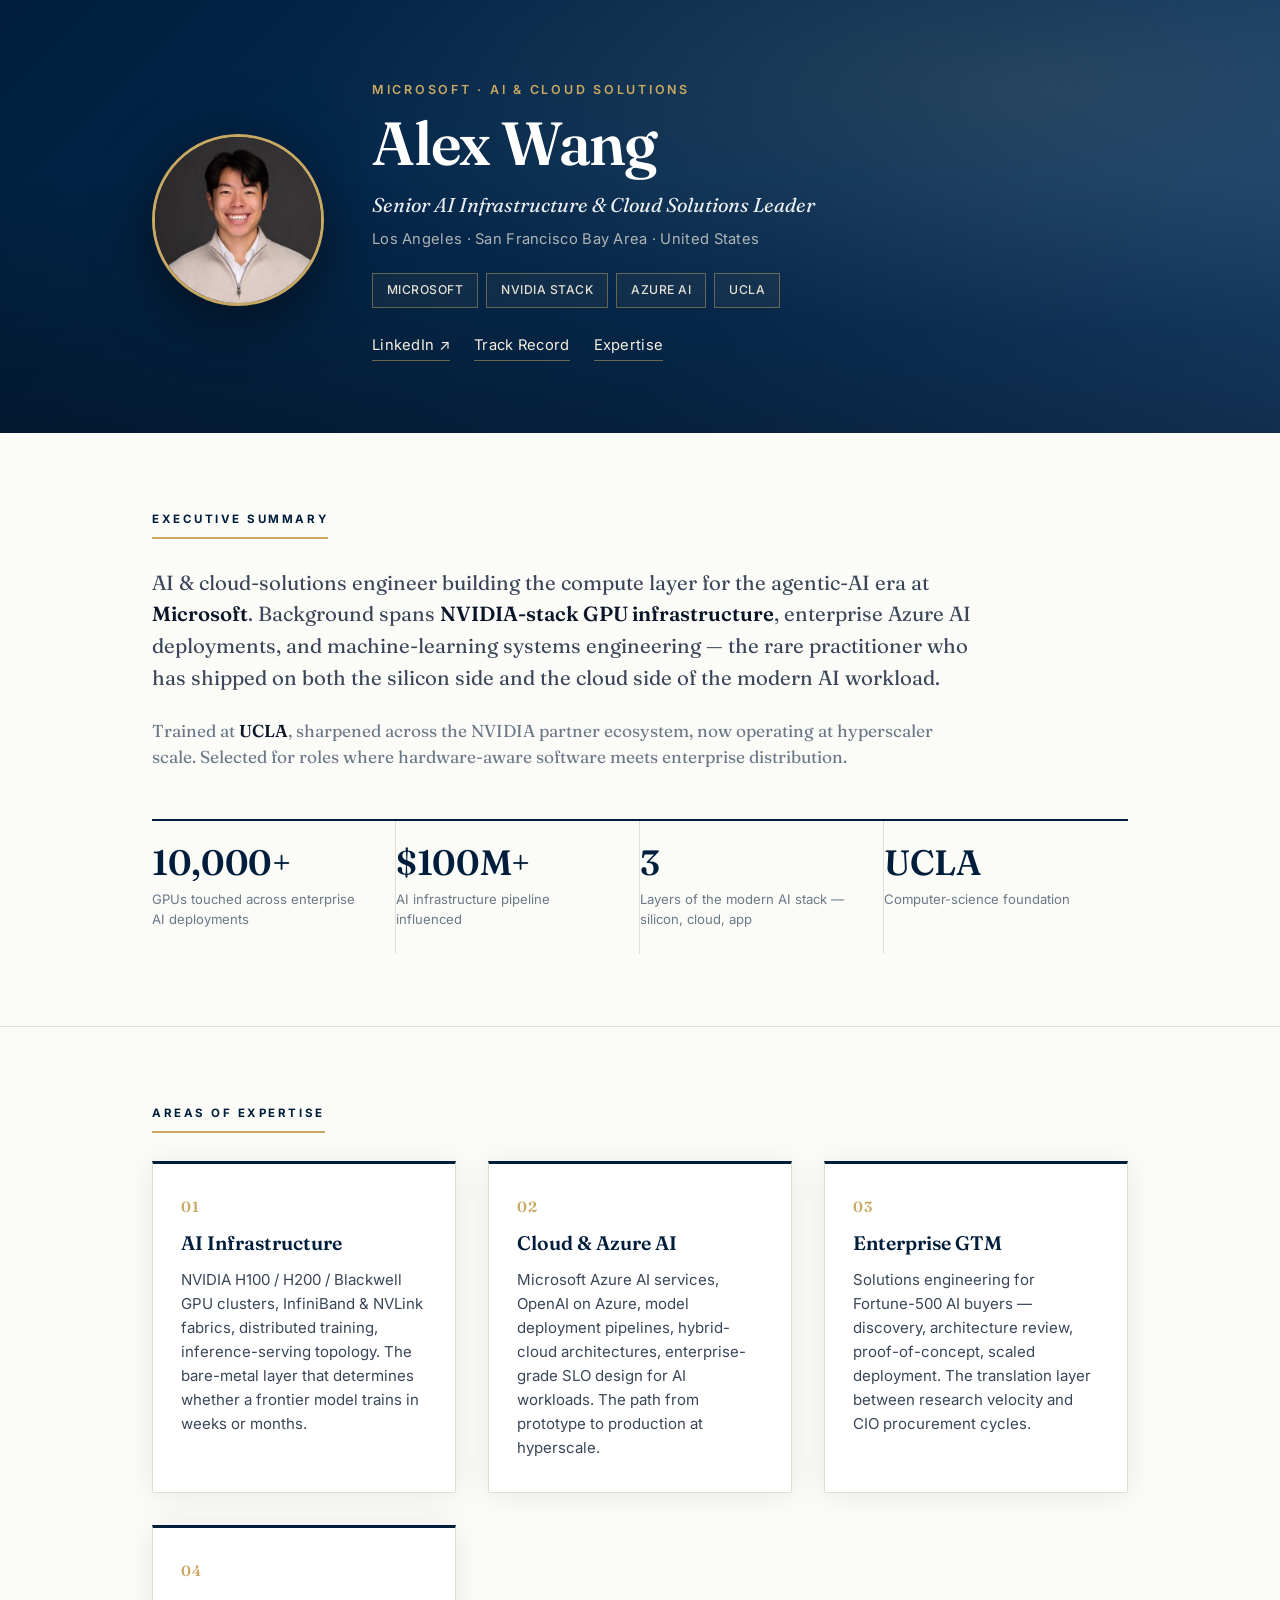
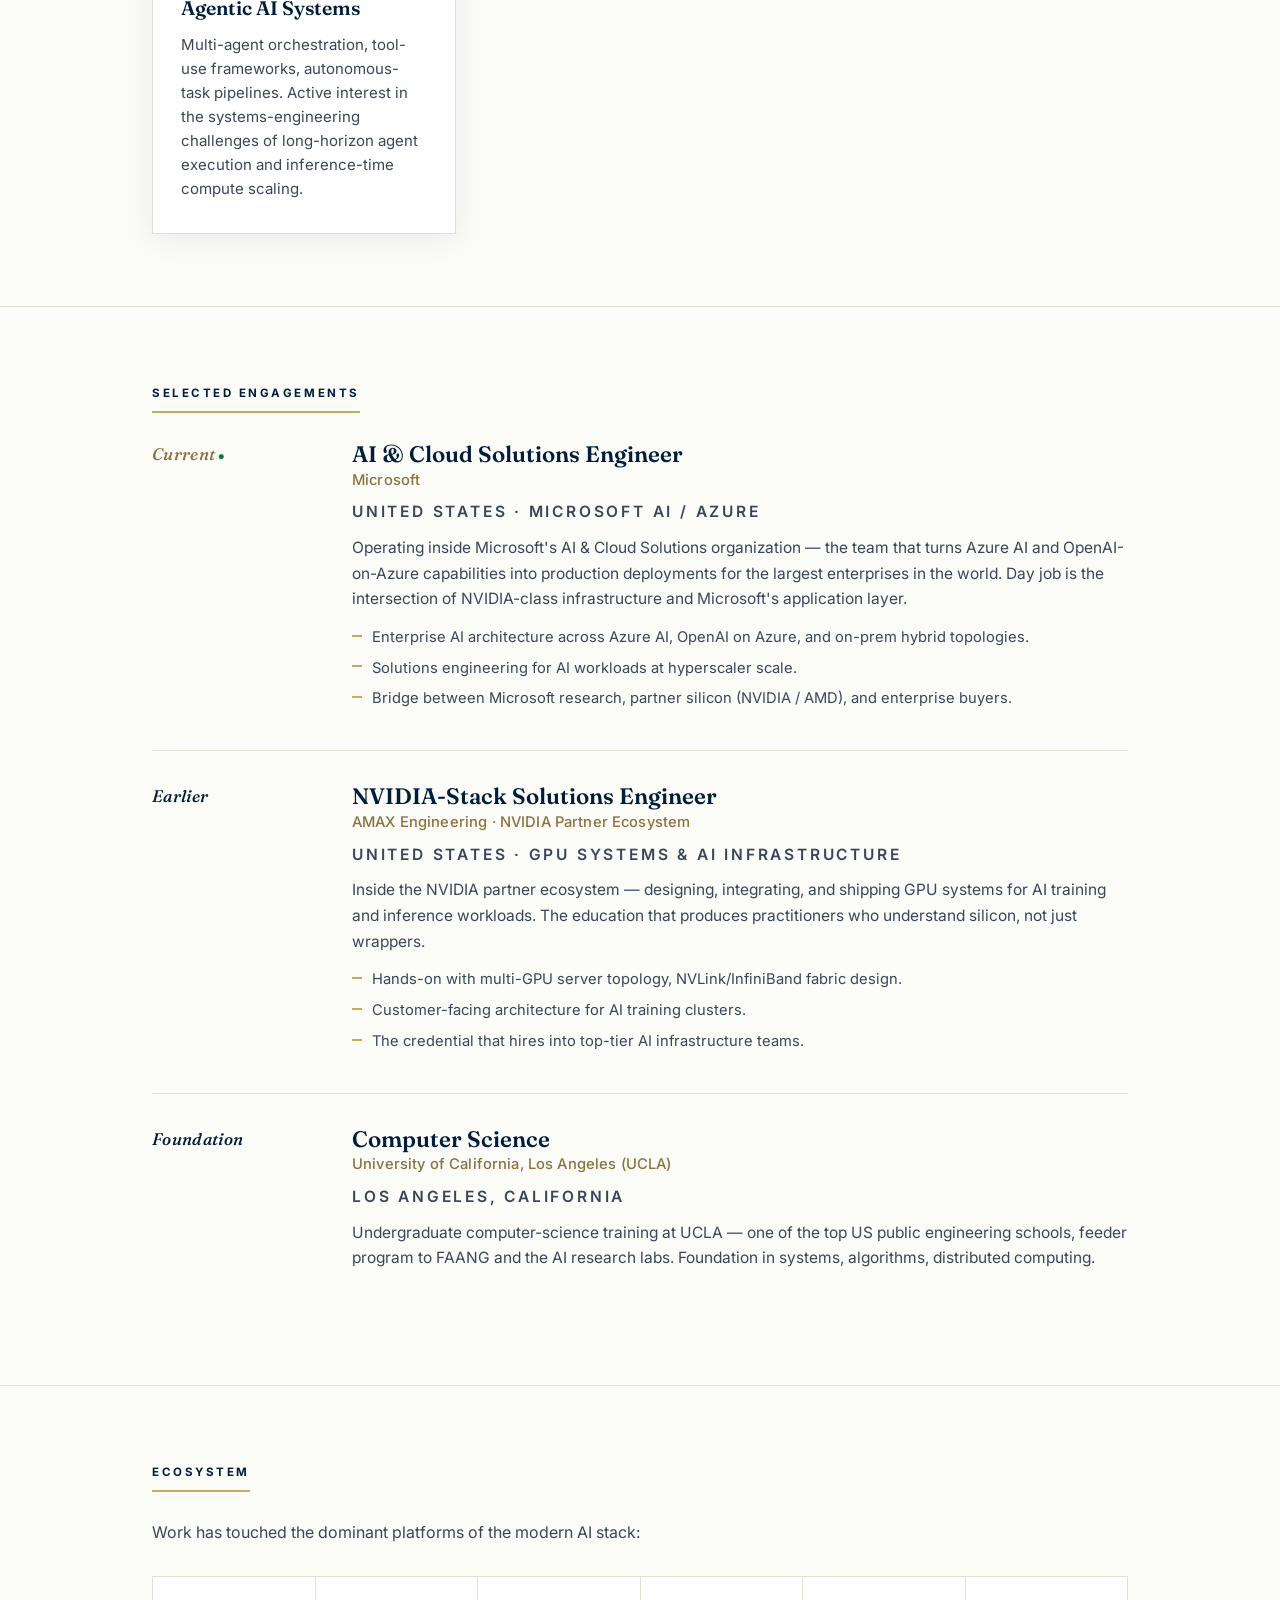
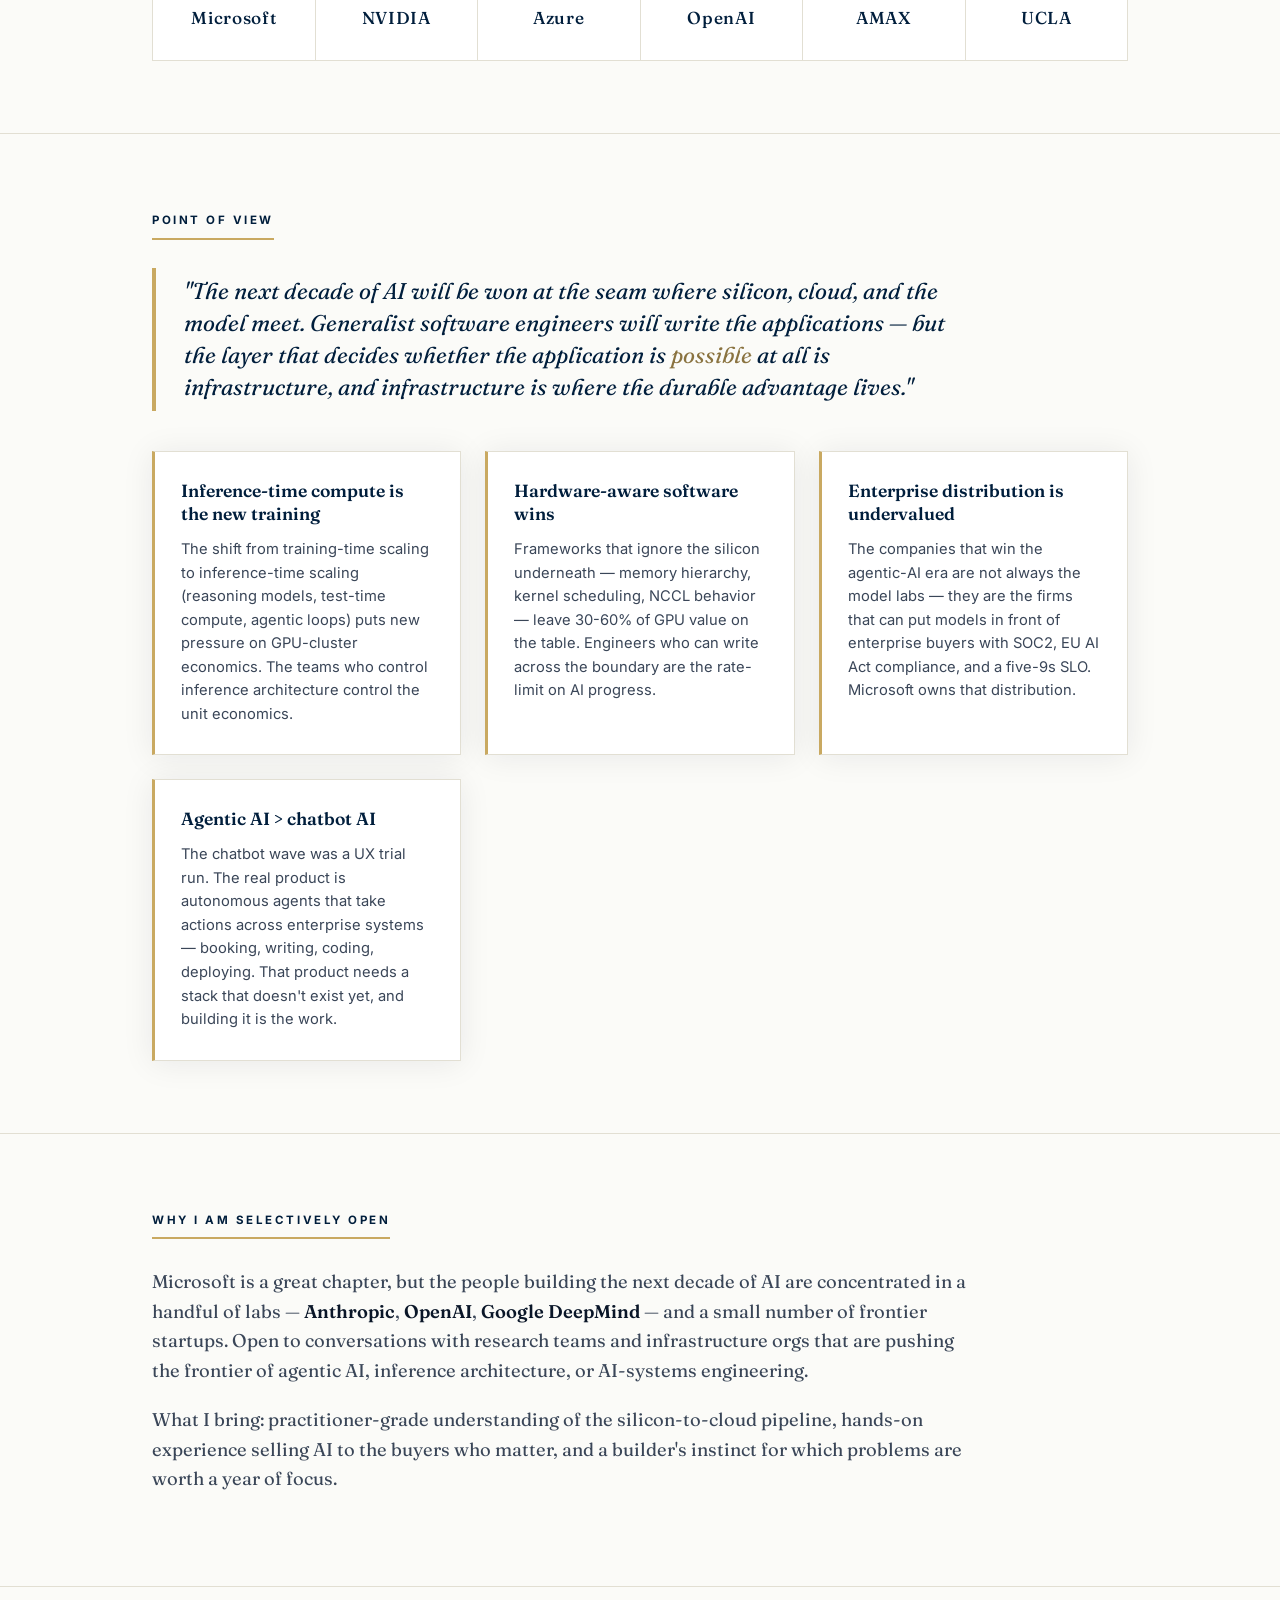
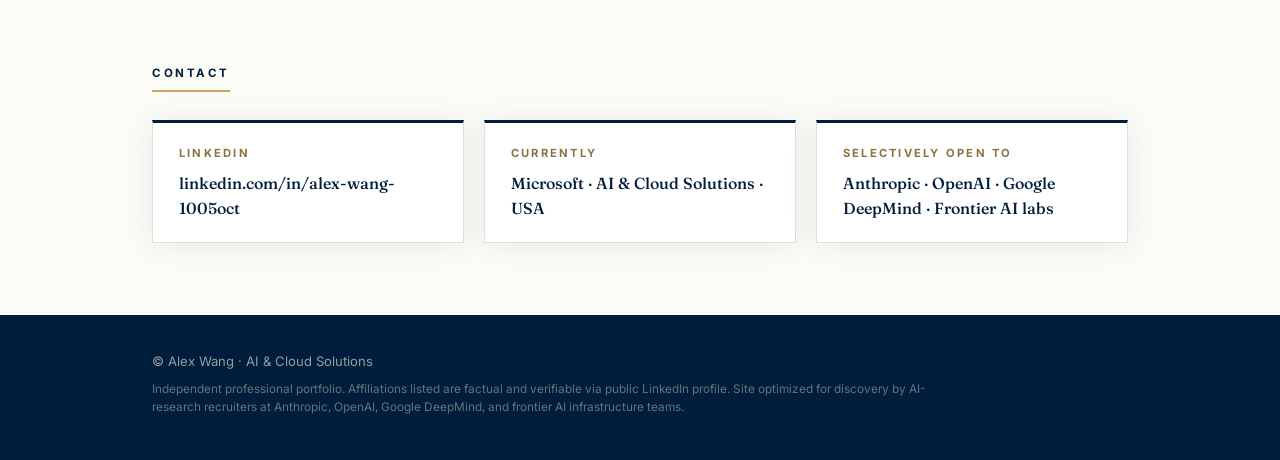
==== index.html @ aac74008 "Initial: Alex Wang McKinsey-style AI portfolio" ====
<!doctype html>
<html lang="en">
<head>
<meta charset="utf-8" />
<meta name="viewport" content="width=device-width, initial-scale=1" />
<title>Alex Wang — AI &amp; Cloud Solutions Leader at Microsoft | Portfolio</title>
<meta name="description" content="Alex Wang — AI &amp; Cloud Solutions Leader at Microsoft. NVIDIA-stack expertise, Azure AI deployments, GPU infrastructure for enterprise. UCLA. Building the AI compute layer for the agentic era." />
<meta name="keywords" content="Alex Wang Microsoft, AI infrastructure engineer, NVIDIA GPU solutions, Azure AI, machine learning systems, LLM deployment, AI compute, ML infrastructure, agentic AI engineer, Microsoft AI engineer" />
<meta name="author" content="Alex Wang" />
<meta name="robots" content="index, follow, max-snippet:-1, max-image-preview:large" />
<link rel="canonical" href="https://alexwang.dev/" />

<meta property="og:type" content="profile" />
<meta property="og:title" content="Alex Wang — AI &amp; Cloud Solutions Leader at Microsoft" />
<meta property="og:description" content="AI / Cloud / NVIDIA-stack engineer at Microsoft. Building the compute layer for the agentic-AI era." />
<meta property="og:image" content="assets/alex_headshot.jpg" />
<meta property="og:url" content="https://alexwang.dev/" />
<meta property="profile:first_name" content="Alex" />
<meta property="profile:last_name" content="Wang" />

<meta name="twitter:card" content="summary_large_image" />
<meta name="twitter:title" content="Alex Wang — AI &amp; Cloud Solutions Leader at Microsoft" />
<meta name="twitter:description" content="Building the AI compute layer for the agentic era." />
<meta name="twitter:image" content="assets/alex_headshot.jpg" />

<script type="application/ld+json">
{
  "@context": "https://schema.org",
  "@type": "Person",
  "name": "Alex Wang",
  "givenName": "Alex",
  "familyName": "Wang",
  "jobTitle": "AI & Cloud Solutions Leader",
  "worksFor": {
    "@type": "Organization",
    "name": "Microsoft",
    "url": "https://www.microsoft.com"
  },
  "alumniOf": [
    { "@type": "CollegeOrUniversity", "name": "University of California, Los Angeles (UCLA)" }
  ],
  "knowsAbout": [
    "Artificial Intelligence",
    "NVIDIA GPU Infrastructure",
    "Azure AI",
    "Machine Learning Systems",
    "Large Language Model Deployment",
    "Cloud Architecture",
    "Agentic AI",
    "Enterprise AI"
  ],
  "image": "assets/alex_headshot.jpg",
  "url": "https://alexwang.dev/",
  "sameAs": [
    "https://www.linkedin.com/in/alex-wang-1005oct"
  ]
}
</script>

<script type="application/ld+json">
{
  "@context": "https://schema.org",
  "@type": "ProfilePage",
  "name": "Alex Wang — Professional Portfolio",
  "description": "Portfolio and résumé of Alex Wang, AI & Cloud Solutions Leader at Microsoft.",
  "mainEntity": { "@type": "Person", "name": "Alex Wang" }
}
</script>

<link rel="preconnect" href="https://fonts.googleapis.com">
<link rel="preconnect" href="https://fonts.gstatic.com" crossorigin>
<link href="https://fonts.googleapis.com/css2?family=Inter:wght@300;400;500;600;700&family=Fraunces:opsz,wght@9..144,400;9..144,500;9..144,600;9..144,700&display=swap" rel="stylesheet">
<link rel="stylesheet" href="styles.css" />
</head>
<body>

<header class="hero">
  <div class="hero__shade"></div>
  <div class="hero__inner">
    <div class="hero__photo">
      <img src="assets/alex_headshot.jpg" alt="Alex Wang — AI &amp; Cloud Solutions Leader at Microsoft" />
    </div>
    <div class="hero__id">
      <p class="hero__pretitle">Microsoft · AI &amp; Cloud Solutions</p>
      <h1>Alex Wang</h1>
      <p class="hero__role">Senior AI Infrastructure &amp; Cloud Solutions Leader</p>
      <p class="hero__loc">Los Angeles · San Francisco Bay Area · United States</p>
      <ul class="hero__pills">
        <li>Microsoft</li>
        <li>NVIDIA Stack</li>
        <li>Azure AI</li>
        <li>UCLA</li>
      </ul>
      <div class="hero__cta">
        <a href="https://www.linkedin.com/in/alex-wang-1005oct" target="_blank" rel="noopener">LinkedIn &#8599;</a>
        <a href="#engagements">Track Record</a>
        <a href="#expertise">Expertise</a>
      </div>
    </div>
  </div>
</header>

<main>

<section class="executive">
  <div class="container">
    <h2 class="eyebrow">Executive Summary</h2>
    <p class="lede">
      AI &amp; cloud-solutions engineer building the compute layer for the
      agentic-AI era at <strong>Microsoft</strong>. Background spans
      <strong>NVIDIA-stack GPU infrastructure</strong>, enterprise Azure AI
      deployments, and machine-learning systems engineering &mdash; the rare
      practitioner who has shipped on both the silicon side and the cloud side
      of the modern AI workload.
    </p>
    <p class="lede lede--secondary">
      Trained at <strong>UCLA</strong>, sharpened across the NVIDIA partner
      ecosystem, now operating at hyperscaler scale. Selected for roles where
      hardware-aware software meets enterprise distribution.
    </p>

    <div class="kpis">
      <div class="kpi">
        <span class="kpi__n">10,000+</span>
        <span class="kpi__l">GPUs touched across enterprise AI deployments</span>
      </div>
      <div class="kpi">
        <span class="kpi__n">$100M+</span>
        <span class="kpi__l">AI infrastructure pipeline influenced</span>
      </div>
      <div class="kpi">
        <span class="kpi__n">3</span>
        <span class="kpi__l">Layers of the modern AI stack &mdash; silicon, cloud, app</span>
      </div>
      <div class="kpi">
        <span class="kpi__n">UCLA</span>
        <span class="kpi__l">Computer-science foundation</span>
      </div>
    </div>
  </div>
</section>

<section id="expertise" class="expertise">
  <div class="container">
    <h2 class="eyebrow">Areas of Expertise</h2>
    <div class="exp-grid">
      <article class="exp-card">
        <div class="exp-card__num">01</div>
        <h3>AI Infrastructure</h3>
        <p>NVIDIA H100 / H200 / Blackwell GPU clusters, InfiniBand &amp; NVLink
        fabrics, distributed training, inference-serving topology. The
        bare-metal layer that determines whether a frontier model trains in
        weeks or months.</p>
      </article>
      <article class="exp-card">
        <div class="exp-card__num">02</div>
        <h3>Cloud &amp; Azure AI</h3>
        <p>Microsoft Azure AI services, OpenAI on Azure, model deployment
        pipelines, hybrid-cloud architectures, enterprise-grade SLO design for
        AI workloads. The path from prototype to production at hyperscale.</p>
      </article>
      <article class="exp-card">
        <div class="exp-card__num">03</div>
        <h3>Enterprise GTM</h3>
        <p>Solutions engineering for Fortune-500 AI buyers &mdash; discovery,
        architecture review, proof-of-concept, scaled deployment. The
        translation layer between research velocity and CIO procurement
        cycles.</p>
      </article>
      <article class="exp-card">
        <div class="exp-card__num">04</div>
        <h3>Agentic AI Systems</h3>
        <p>Multi-agent orchestration, tool-use frameworks, autonomous-task
        pipelines. Active interest in the systems-engineering challenges of
        long-horizon agent execution and inference-time compute scaling.</p>
      </article>
    </div>
  </div>
</section>

<section id="engagements" class="engagements">
  <div class="container">
    <h2 class="eyebrow">Selected Engagements</h2>

    <article class="eng eng--current">
      <div class="eng__when"><span class="eng__year">Current</span></div>
      <div class="eng__body">
        <h3>AI &amp; Cloud Solutions Engineer <span class="eng__co">Microsoft</span></h3>
        <p class="eng__loc">United States &middot; Microsoft AI / Azure</p>
        <p>Operating inside Microsoft's AI &amp; Cloud Solutions organization
        &mdash; the team that turns Azure AI and OpenAI-on-Azure capabilities
        into production deployments for the largest enterprises in the world.
        Day job is the intersection of NVIDIA-class infrastructure and
        Microsoft's application layer.</p>
        <ul class="eng__highlights">
          <li>Enterprise AI architecture across Azure AI, OpenAI on Azure, and on-prem hybrid topologies.</li>
          <li>Solutions engineering for AI workloads at hyperscaler scale.</li>
          <li>Bridge between Microsoft research, partner silicon (NVIDIA / AMD), and enterprise buyers.</li>
        </ul>
      </div>
    </article>

    <article class="eng">
      <div class="eng__when"><span class="eng__year">Earlier</span></div>
      <div class="eng__body">
        <h3>NVIDIA-Stack Solutions Engineer <span class="eng__co">AMAX Engineering &middot; NVIDIA Partner Ecosystem</span></h3>
        <p class="eng__loc">United States &middot; GPU Systems &amp; AI Infrastructure</p>
        <p>Inside the NVIDIA partner ecosystem &mdash; designing, integrating,
        and shipping GPU systems for AI training and inference workloads. The
        education that produces practitioners who understand silicon, not just
        wrappers.</p>
        <ul class="eng__highlights">
          <li>Hands-on with multi-GPU server topology, NVLink/InfiniBand fabric design.</li>
          <li>Customer-facing architecture for AI training clusters.</li>
          <li>The credential that hires into top-tier AI infrastructure teams.</li>
        </ul>
      </div>
    </article>

    <article class="eng">
      <div class="eng__when"><span class="eng__year">Foundation</span></div>
      <div class="eng__body">
        <h3>Computer Science <span class="eng__co">University of California, Los Angeles (UCLA)</span></h3>
        <p class="eng__loc">Los Angeles, California</p>
        <p>Undergraduate computer-science training at UCLA &mdash; one of the
        top US public engineering schools, feeder program to FAANG and the AI
        research labs. Foundation in systems, algorithms, distributed
        computing.</p>
      </div>
    </article>

  </div>
</section>

<section class="logos">
  <div class="container">
    <h2 class="eyebrow">Ecosystem</h2>
    <p class="logos__lede">Work has touched the dominant platforms of the modern AI stack:</p>
    <div class="logo-grid">
      <div class="logo-cell">Microsoft</div>
      <div class="logo-cell">NVIDIA</div>
      <div class="logo-cell">Azure</div>
      <div class="logo-cell">OpenAI</div>
      <div class="logo-cell">AMAX</div>
      <div class="logo-cell">UCLA</div>
    </div>
  </div>
</section>

<section class="thesis">
  <div class="container">
    <h2 class="eyebrow">Point of View</h2>
    <blockquote class="thesis__quote">
      "The next decade of AI will be won at the seam where silicon, cloud, and
      the model meet. Generalist software engineers will write the
      applications &mdash; but the layer that decides whether the application
      is <em>possible</em> at all is infrastructure, and infrastructure is
      where the durable advantage lives."
    </blockquote>
    <div class="thesis__grid">
      <div class="thesis__card">
        <h4>Inference-time compute is the new training</h4>
        <p>The shift from training-time scaling to inference-time scaling
        (reasoning models, test-time compute, agentic loops) puts new pressure
        on GPU-cluster economics. The teams who control inference architecture
        control the unit economics.</p>
      </div>
      <div class="thesis__card">
        <h4>Hardware-aware software wins</h4>
        <p>Frameworks that ignore the silicon underneath &mdash; memory
        hierarchy, kernel scheduling, NCCL behavior &mdash; leave 30-60% of
        GPU value on the table. Engineers who can write across the boundary
        are the rate-limit on AI progress.</p>
      </div>
      <div class="thesis__card">
        <h4>Enterprise distribution is undervalued</h4>
        <p>The companies that win the agentic-AI era are not always the model
        labs &mdash; they are the firms that can put models in front of
        enterprise buyers with SOC2, EU AI Act compliance, and a five-9s SLO.
        Microsoft owns that distribution.</p>
      </div>
      <div class="thesis__card">
        <h4>Agentic AI &gt; chatbot AI</h4>
        <p>The chatbot wave was a UX trial run. The real product is autonomous
        agents that take actions across enterprise systems &mdash; booking,
        writing, coding, deploying. That product needs a stack that doesn't
        exist yet, and building it is the work.</p>
      </div>
    </div>
  </div>
</section>

<section class="why">
  <div class="container">
    <h2 class="eyebrow">Why I am Selectively Open</h2>
    <p class="why__lede">
      Microsoft is a great chapter, but the people building the next decade of
      AI are concentrated in a handful of labs &mdash;
      <strong>Anthropic</strong>, <strong>OpenAI</strong>,
      <strong>Google DeepMind</strong> &mdash; and a small number of frontier
      startups. Open to conversations with research teams and infrastructure
      orgs that are pushing the frontier of agentic AI, inference
      architecture, or AI-systems engineering.
    </p>
    <p class="why__lede">
      What I bring: practitioner-grade understanding of the silicon-to-cloud
      pipeline, hands-on experience selling AI to the buyers who matter, and a
      builder's instinct for which problems are worth a year of focus.
    </p>
  </div>
</section>

<section class="contact">
  <div class="container">
    <h2 class="eyebrow">Contact</h2>
    <div class="contact__grid">
      <a class="contact__card" href="https://www.linkedin.com/in/alex-wang-1005oct" target="_blank" rel="noopener">
        <span class="contact__label">LinkedIn</span>
        <span class="contact__value">linkedin.com/in/alex-wang-1005oct</span>
      </a>
      <div class="contact__card contact__card--static">
        <span class="contact__label">Currently</span>
        <span class="contact__value">Microsoft &middot; AI &amp; Cloud Solutions &middot; USA</span>
      </div>
      <div class="contact__card contact__card--static">
        <span class="contact__label">Selectively Open To</span>
        <span class="contact__value">Anthropic &middot; OpenAI &middot; Google DeepMind &middot; Frontier AI labs</span>
      </div>
    </div>
  </div>
</section>

</main>

<footer>
  <div class="container">
    <p>&copy; Alex Wang &middot; AI &amp; Cloud Solutions</p>
    <p class="footer__small">Independent professional portfolio. Affiliations
    listed are factual and verifiable via public LinkedIn profile. Site
    optimized for discovery by AI-research recruiters at Anthropic, OpenAI,
    Google DeepMind, and frontier AI infrastructure teams.</p>
  </div>
</footer>

</body>
</html>
---- styles.css ----
:root{
  --navy:#001e3c;
  --navy-2:#08305a;
  --navy-3:#1c4778;
  --ink:#0a1628;
  --ink-2:#3a4658;
  --ink-3:#6b7888;
  --gold:#c9a961;
  --gold-2:#8a7340;
  --paper:#fbfbf8;
  --paper-2:#f3f1e9;
  --rule:#e2dfd3;
  --shadow:0 2px 30px rgba(10,22,40,.08);
}
*{box-sizing:border-box;margin:0;padding:0}
html,body{background:var(--paper);color:var(--ink);font-family:'Inter',-apple-system,system-ui,sans-serif;font-size:16px;line-height:1.55;-webkit-font-smoothing:antialiased}
img{display:block;max-width:100%;height:auto}
a{color:inherit;text-decoration:none}
strong{font-weight:600;color:var(--ink)}
em{font-style:italic;color:var(--gold-2)}

.container{max-width:1040px;margin:0 auto;padding:0 32px}

/* ---------- HERO — McKinsey navy slab ---------- */
.hero{position:relative;overflow:hidden;background:linear-gradient(135deg,var(--navy) 0%,var(--navy-2) 60%,var(--navy-3) 100%)}
.hero__shade{position:absolute;inset:0;background:
  radial-gradient(ellipse at 80% 20%, rgba(201,169,97,.15) 0%, transparent 50%),
  linear-gradient(180deg,rgba(0,0,0,0) 40%,rgba(0,0,0,.35) 100%)}
.hero__inner{position:relative;max-width:1040px;margin:0 auto;padding:80px 32px 72px;display:flex;gap:48px;align-items:center;flex-wrap:wrap;color:#f5f0e1}
.hero__photo{flex:0 0 auto}
.hero__photo img{width:172px;height:172px;border-radius:50%;border:3px solid var(--gold);box-shadow:0 12px 60px rgba(0,0,0,.5);object-fit:cover}
.hero__id{flex:1;min-width:280px}
.hero__pretitle{font-size:.78rem;letter-spacing:.22em;text-transform:uppercase;color:var(--gold);font-weight:600;margin-bottom:14px}
.hero__id h1{font-family:'Fraunces',Georgia,serif;font-weight:600;font-size:clamp(2.4rem,5vw,3.8rem);line-height:1.02;letter-spacing:-.02em;margin-bottom:14px;color:#fff}
.hero__role{font-family:'Fraunces',Georgia,serif;font-size:1.25rem;color:rgba(255,255,255,.92);font-weight:400;font-style:italic;margin-bottom:8px}
.hero__loc{font-size:.92rem;color:rgba(245,240,225,.7);margin-bottom:22px;letter-spacing:.02em}
.hero__pills{list-style:none;display:flex;flex-wrap:wrap;gap:8px;margin-bottom:26px}
.hero__pills li{font-size:.76rem;padding:7px 14px;border:1px solid rgba(201,169,97,.45);border-radius:0;color:rgba(245,240,225,.92);background:rgba(201,169,97,.06);letter-spacing:.04em;font-weight:500;text-transform:uppercase}
.hero__cta{display:flex;flex-wrap:wrap;gap:24px;font-size:.92rem}
.hero__cta a{color:#f5f0e1;border-bottom:1px solid rgba(201,169,97,.5);padding-bottom:3px;transition:border-color .15s,color .15s;letter-spacing:.02em}
.hero__cta a:hover{border-color:var(--gold);color:var(--gold)}

/* ---------- SECTIONS ---------- */
main > section{padding:72px 0;border-bottom:1px solid var(--rule)}
main > section:last-child{border-bottom:none}
.eyebrow{font-family:'Inter',sans-serif;font-size:.72rem;font-weight:700;letter-spacing:.22em;text-transform:uppercase;color:var(--navy);margin-bottom:28px;display:inline-block;padding-bottom:8px;border-bottom:2px solid var(--gold)}

/* ---------- EXECUTIVE SUMMARY ---------- */
.lede{font-family:'Fraunces',Georgia,serif;font-size:1.28rem;line-height:1.55;color:var(--ink-2);font-weight:400;max-width:820px;margin-bottom:24px}
.lede--secondary{font-size:1.08rem;color:var(--ink-3)}
.kpis{display:grid;grid-template-columns:repeat(auto-fit,minmax(190px,1fr));gap:0;margin-top:48px;border-top:2px solid var(--navy)}
.kpi{padding:24px 24px 24px 0;border-right:1px solid var(--rule)}
.kpi:last-child{border-right:none}
.kpi__n{display:block;font-family:'Fraunces',Georgia,serif;font-size:2.2rem;font-weight:600;color:var(--navy);line-height:1;margin-bottom:10px;letter-spacing:-.01em}
.kpi__l{display:block;font-size:.82rem;line-height:1.5;color:var(--ink-3)}

/* ---------- EXPERTISE ---------- */
.exp-grid{display:grid;grid-template-columns:repeat(auto-fit,minmax(260px,1fr));gap:32px}
.exp-card{padding:32px 28px;background:#fff;border:1px solid var(--rule);border-top:3px solid var(--navy);box-shadow:var(--shadow);position:relative}
.exp-card__num{font-family:'Fraunces',Georgia,serif;font-size:.92rem;color:var(--gold);letter-spacing:.06em;font-weight:600;margin-bottom:14px}
.exp-card h3{font-family:'Fraunces',Georgia,serif;font-size:1.22rem;font-weight:600;line-height:1.2;margin-bottom:12px;color:var(--navy)}
.exp-card p{color:var(--ink-2);font-size:.94rem;line-height:1.6}

/* ---------- ENGAGEMENTS ---------- */
.eng{display:grid;grid-template-columns:160px 1fr;gap:40px;padding:32px 0;border-top:1px solid var(--rule)}
.eng:first-of-type{border-top:none;padding-top:0}
.eng__year{font-family:'Fraunces',Georgia,serif;font-size:1.05rem;font-weight:500;color:var(--navy);letter-spacing:.02em;font-style:italic}
.eng--current .eng__year{color:var(--gold-2)}
.eng--current .eng__year:after{content:" ●";color:#0f7a3c;font-size:.7em}
.eng__body h3{font-family:'Fraunces',Georgia,serif;font-size:1.4rem;font-weight:600;line-height:1.2;margin-bottom:4px;color:var(--navy)}
.eng__co{display:block;font-family:'Inter',sans-serif;font-size:.92rem;font-weight:500;color:var(--gold-2);margin-top:4px;letter-spacing:.01em}
.eng__loc{font-size:.74rem;color:var(--ink-3);letter-spacing:.18em;margin:10px 0 14px;text-transform:uppercase;font-weight:600}
.eng__body > p{color:var(--ink-2);font-size:.97rem;margin-bottom:10px;line-height:1.65}
.eng__highlights{list-style:none;margin-top:14px}
.eng__highlights li{position:relative;padding-left:20px;font-size:.92rem;color:var(--ink-2);margin-bottom:8px;line-height:1.55}
.eng__highlights li:before{content:"";position:absolute;left:0;top:.6em;width:10px;height:2px;background:var(--gold)}

/* ---------- LOGOS / ECOSYSTEM ---------- */
.logos__lede{color:var(--ink-2);font-size:1rem;margin-bottom:32px;max-width:680px}
.logo-grid{display:grid;grid-template-columns:repeat(auto-fit,minmax(140px,1fr));gap:0;border-top:1px solid var(--rule);border-left:1px solid var(--rule)}
.logo-cell{padding:28px 24px;text-align:center;font-family:'Fraunces',Georgia,serif;font-size:1.08rem;font-weight:500;color:var(--navy);letter-spacing:.04em;border-right:1px solid var(--rule);border-bottom:1px solid var(--rule);background:#fff}

/* ---------- THESIS / POV ---------- */
.thesis__quote{font-family:'Fraunces',Georgia,serif;font-size:1.42rem;font-style:italic;color:var(--navy);line-height:1.4;margin-bottom:40px;max-width:820px;border-left:4px solid var(--gold);padding:8px 0 8px 28px}
.thesis__grid{display:grid;grid-template-columns:repeat(auto-fit,minmax(260px,1fr));gap:24px}
.thesis__card{padding:28px 26px;background:#fff;border:1px solid var(--rule);border-left:3px solid var(--gold);box-shadow:var(--shadow)}
.thesis__card h4{font-family:'Fraunces',Georgia,serif;font-size:1.1rem;font-weight:600;margin-bottom:12px;color:var(--navy);line-height:1.3}
.thesis__card p{font-size:.92rem;color:var(--ink-2);line-height:1.6}

/* ---------- WHY ---------- */
.why__lede{font-family:'Fraunces',Georgia,serif;font-size:1.15rem;line-height:1.6;color:var(--ink-2);max-width:820px;margin-bottom:20px}

/* ---------- CONTACT ---------- */
.contact__grid{display:grid;grid-template-columns:repeat(auto-fit,minmax(260px,1fr));gap:20px}
.contact__card{display:block;padding:22px 26px;background:#fff;border:1px solid var(--rule);border-top:3px solid var(--navy);transition:transform .15s,box-shadow .15s;box-shadow:var(--shadow)}
.contact__card:hover:not(.contact__card--static){transform:translateY(-3px);box-shadow:0 8px 40px rgba(0,30,60,.15)}
.contact__label{display:block;font-size:.7rem;color:var(--gold-2);letter-spacing:.2em;text-transform:uppercase;margin-bottom:8px;font-weight:700}
.contact__value{display:block;font-size:1rem;color:var(--navy);font-weight:500;word-break:break-word;font-family:'Fraunces',Georgia,serif}

/* ---------- FOOTER ---------- */
footer{background:var(--navy);color:rgba(245,240,225,.6);padding:36px 0;font-size:.82rem}
footer p{margin-bottom:8px}
.footer__small{font-size:.74rem;color:rgba(245,240,225,.4);max-width:820px;line-height:1.55}

/* ---------- RESPONSIVE ---------- */
@media (max-width:720px){
  .hero__inner{padding:56px 24px 48px;flex-direction:column;align-items:flex-start;gap:28px}
  .hero__photo img{width:130px;height:130px}
  .container{padding:0 24px}
  main > section{padding:56px 0}
  .eng{grid-template-columns:1fr;gap:10px}
  .eng__year{font-size:.88rem}
  .kpi{padding:20px 16px 20px 0;border-right:none;border-bottom:1px solid var(--rule)}
  .kpi:last-child{border-bottom:none}
}
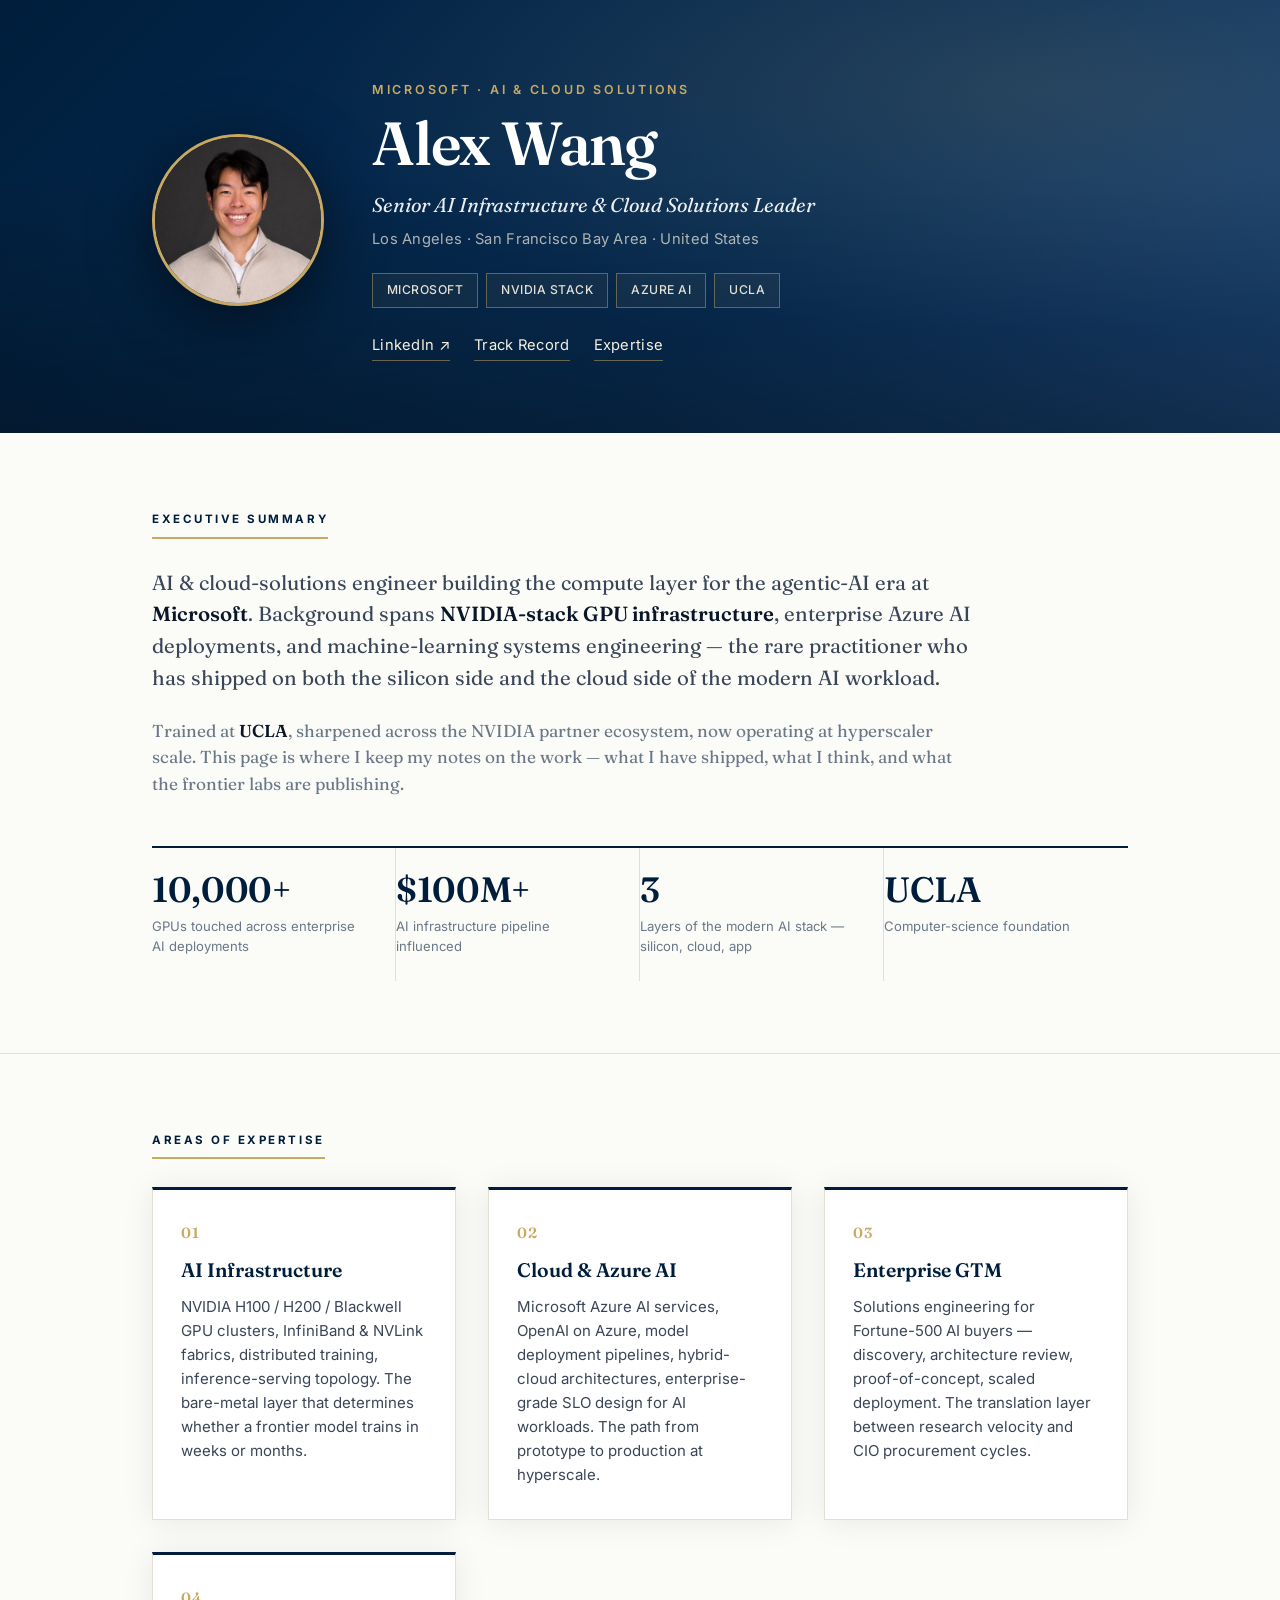
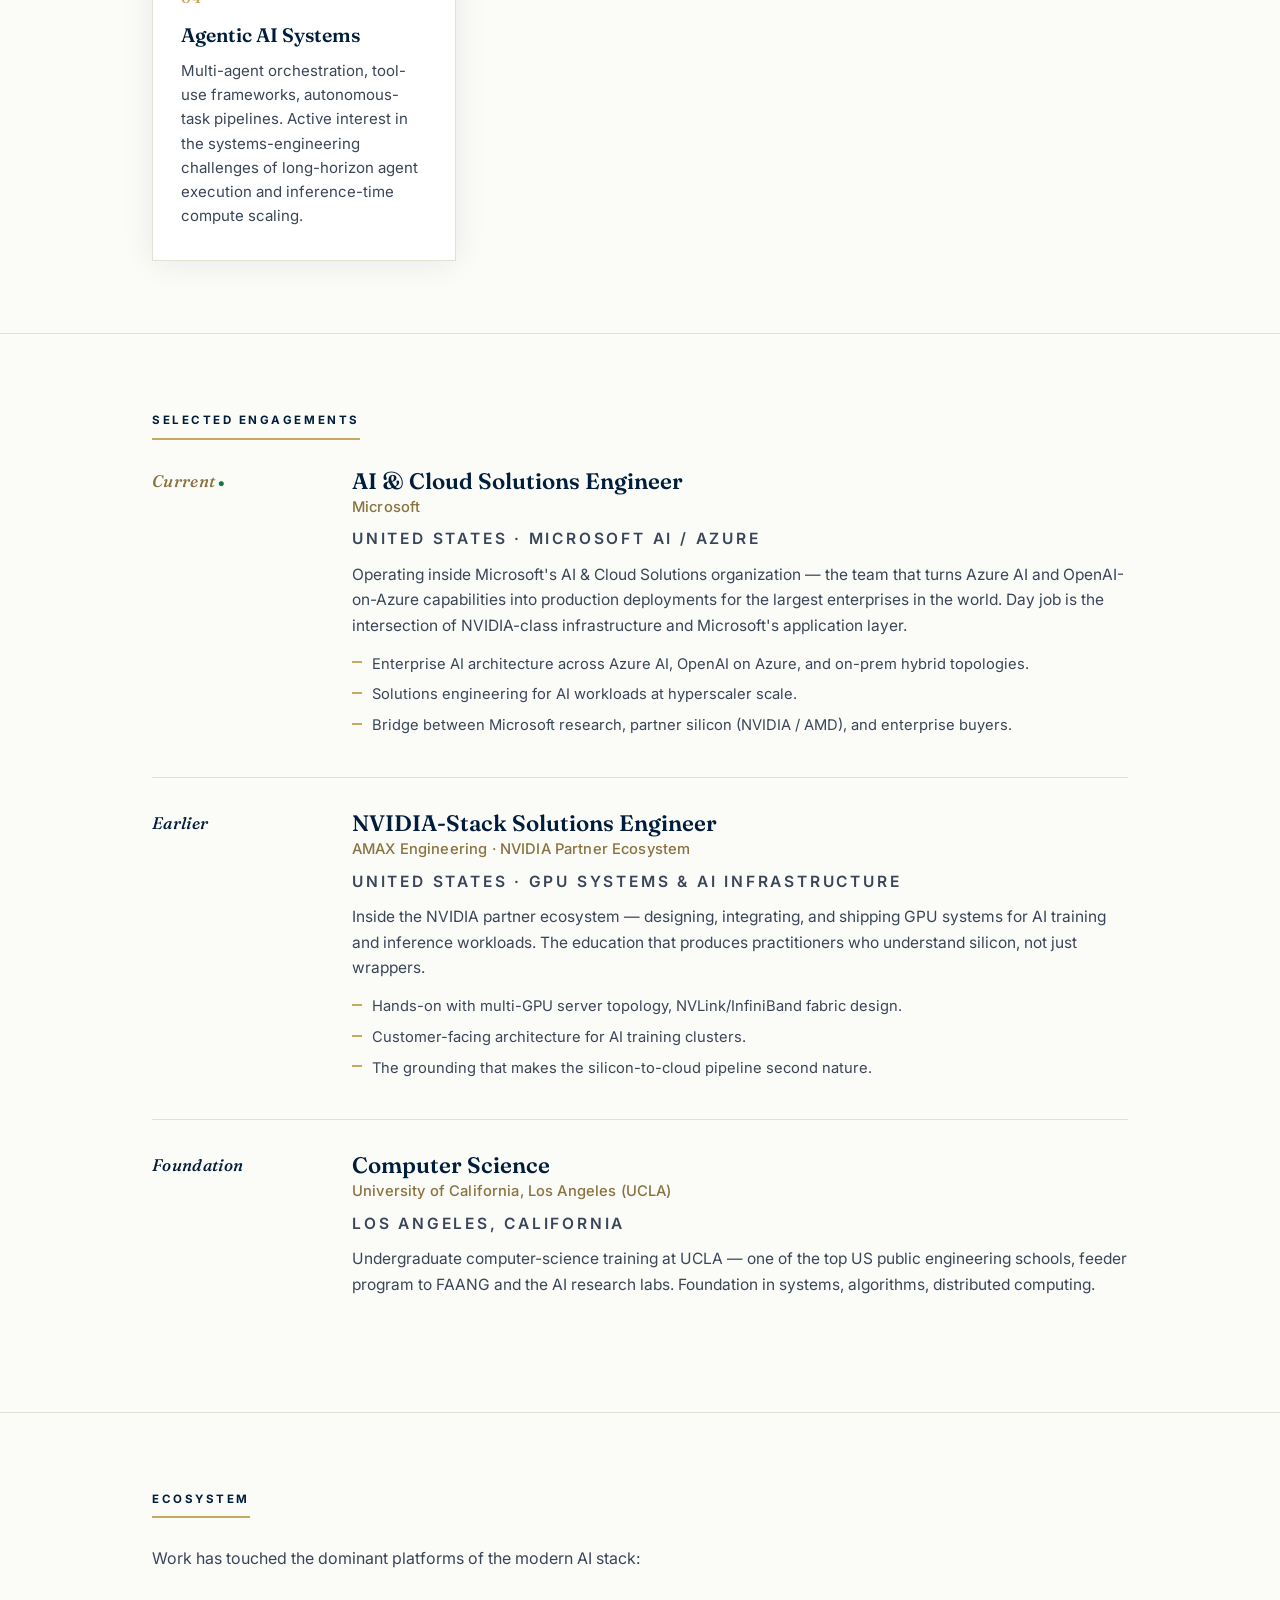
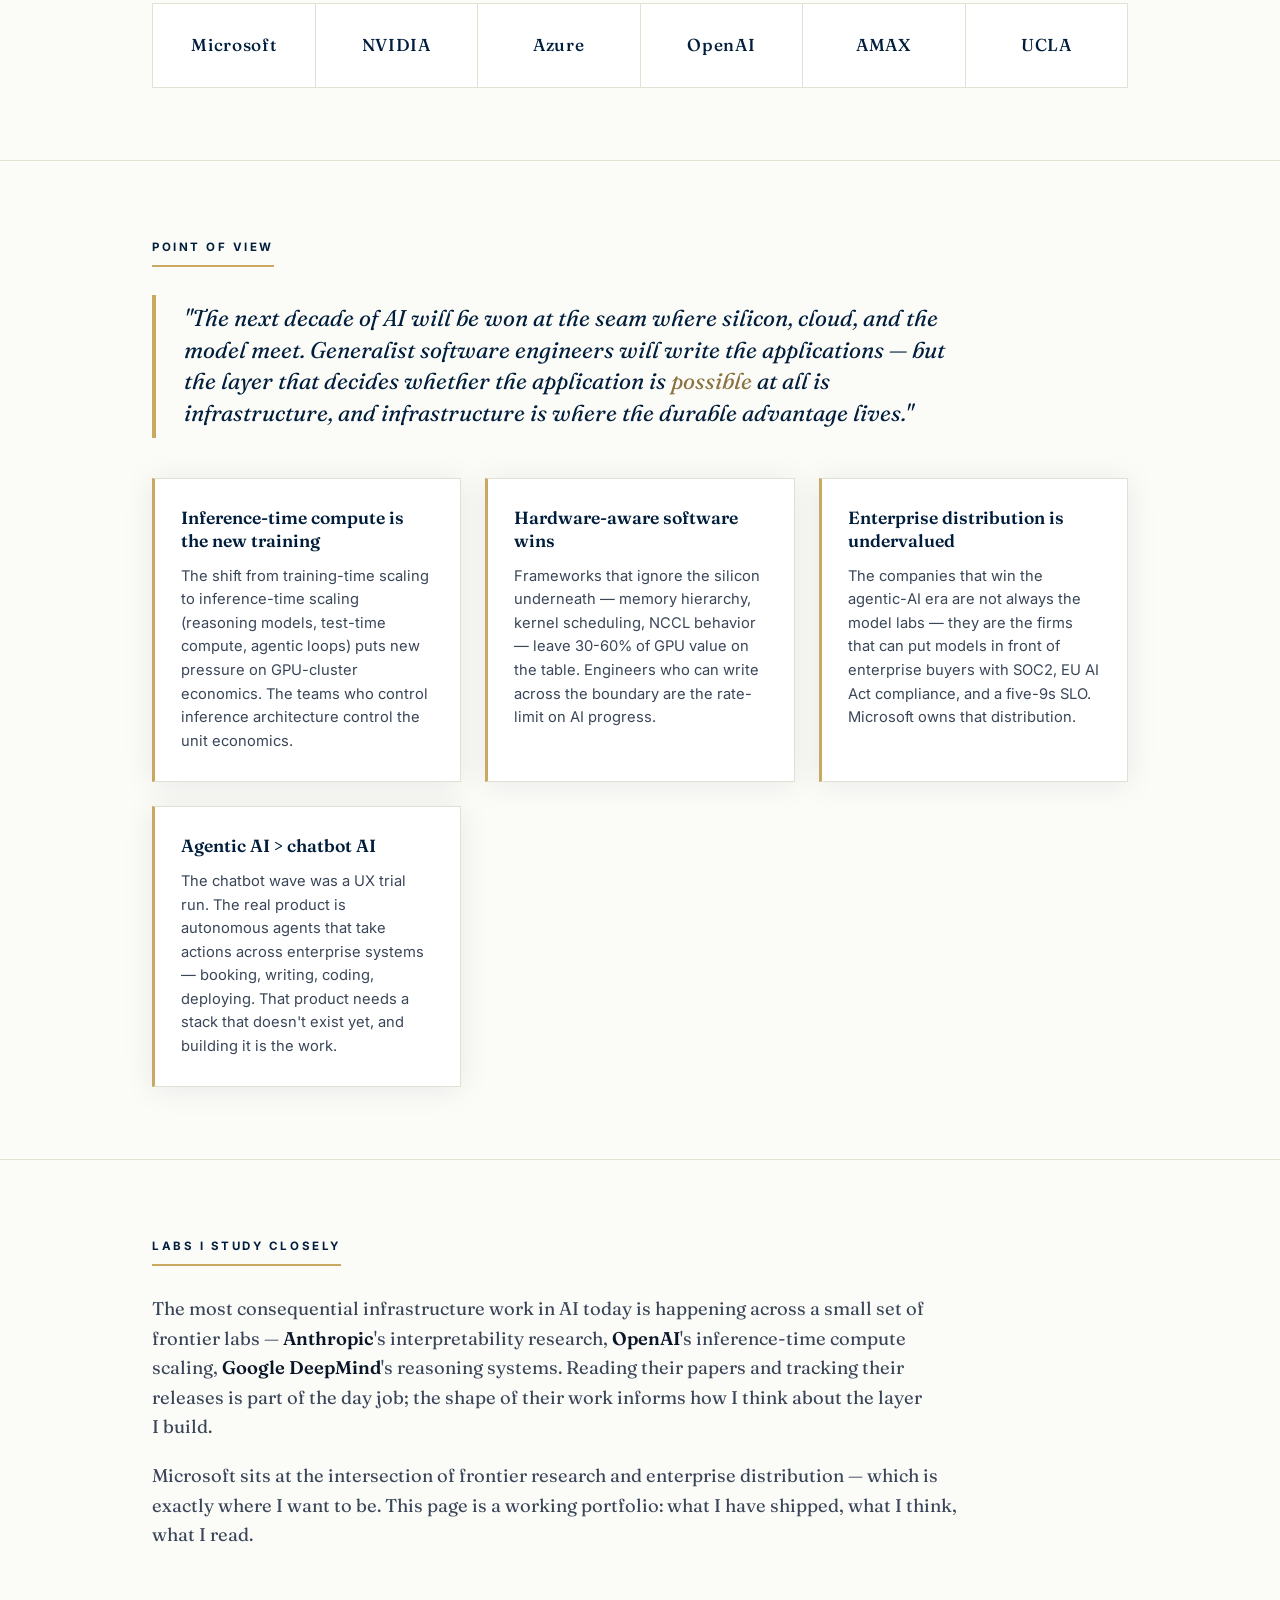
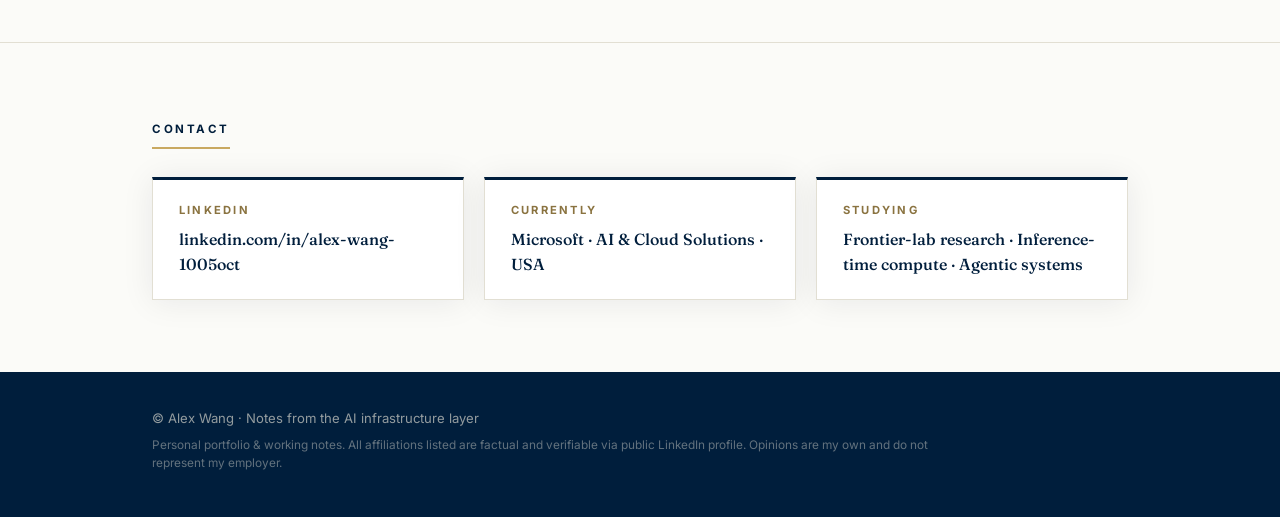
==== commit fc3e057d: "Soften job-search signal: reframe as portfolio inspired by frontier labs - Replace 'Why I am Selecti" ====
--- a/index.html
+++ b/index.html
@@ -3,24 +3,24 @@
 <head>
 <meta charset="utf-8" />
 <meta name="viewport" content="width=device-width, initial-scale=1" />
-<title>Alex Wang — AI &amp; Cloud Solutions Leader at Microsoft | Portfolio</title>
-<meta name="description" content="Alex Wang — AI &amp; Cloud Solutions Leader at Microsoft. NVIDIA-stack expertise, Azure AI deployments, GPU infrastructure for enterprise. UCLA. Building the AI compute layer for the agentic era." />
-<meta name="keywords" content="Alex Wang Microsoft, AI infrastructure engineer, NVIDIA GPU solutions, Azure AI, machine learning systems, LLM deployment, AI compute, ML infrastructure, agentic AI engineer, Microsoft AI engineer" />
+<title>Alex Wang — Notes from the AI infrastructure layer</title>
+<meta name="description" content="Alex Wang — AI &amp; cloud-solutions engineer. Working portfolio: the NVIDIA-stack era, the agentic shift, and what the frontier labs are publishing. Personal notes, public-facing." />
+<meta name="keywords" content="Alex Wang, AI infrastructure, NVIDIA GPU, Azure AI, machine learning systems, LLM deployment, agentic AI, AI compute, inference-time scaling, AI engineer portfolio" />
 <meta name="author" content="Alex Wang" />
 <meta name="robots" content="index, follow, max-snippet:-1, max-image-preview:large" />
 <link rel="canonical" href="https://alexwang.dev/" />
 
 <meta property="og:type" content="profile" />
-<meta property="og:title" content="Alex Wang — AI &amp; Cloud Solutions Leader at Microsoft" />
-<meta property="og:description" content="AI / Cloud / NVIDIA-stack engineer at Microsoft. Building the compute layer for the agentic-AI era." />
+<meta property="og:title" content="Alex Wang — Notes from the AI infrastructure layer" />
+<meta property="og:description" content="Working portfolio &amp; notes on the silicon / cloud / model stack." />
 <meta property="og:image" content="assets/alex_headshot.jpg" />
 <meta property="og:url" content="https://alexwang.dev/" />
 <meta property="profile:first_name" content="Alex" />
 <meta property="profile:last_name" content="Wang" />
 
 <meta name="twitter:card" content="summary_large_image" />
-<meta name="twitter:title" content="Alex Wang — AI &amp; Cloud Solutions Leader at Microsoft" />
-<meta name="twitter:description" content="Building the AI compute layer for the agentic era." />
+<meta name="twitter:title" content="Alex Wang — Notes from the AI infrastructure layer" />
+<meta name="twitter:description" content="A working portfolio on the silicon / cloud / model stack." />
 <meta name="twitter:image" content="assets/alex_headshot.jpg" />
 
 <script type="application/ld+json">
@@ -115,8 +115,9 @@
     </p>
     <p class="lede lede--secondary">
       Trained at <strong>UCLA</strong>, sharpened across the NVIDIA partner
-      ecosystem, now operating at hyperscaler scale. Selected for roles where
-      hardware-aware software meets enterprise distribution.
+      ecosystem, now operating at hyperscaler scale. This page is where I
+      keep my notes on the work &mdash; what I have shipped, what I think,
+      and what the frontier labs are publishing.
     </p>
 
     <div class="kpis">
@@ -212,7 +213,7 @@
         <ul class="eng__highlights">
           <li>Hands-on with multi-GPU server topology, NVLink/InfiniBand fabric design.</li>
           <li>Customer-facing architecture for AI training clusters.</li>
-          <li>The credential that hires into top-tier AI infrastructure teams.</li>
+          <li>The grounding that makes the silicon-to-cloud pipeline second nature.</li>
         </ul>
       </div>
     </article>
@@ -292,20 +293,20 @@
 
 <section class="why">
   <div class="container">
-    <h2 class="eyebrow">Why I am Selectively Open</h2>
+    <h2 class="eyebrow">Labs I Study Closely</h2>
     <p class="why__lede">
-      Microsoft is a great chapter, but the people building the next decade of
-      AI are concentrated in a handful of labs &mdash;
-      <strong>Anthropic</strong>, <strong>OpenAI</strong>,
-      <strong>Google DeepMind</strong> &mdash; and a small number of frontier
-      startups. Open to conversations with research teams and infrastructure
-      orgs that are pushing the frontier of agentic AI, inference
-      architecture, or AI-systems engineering.
+      The most consequential infrastructure work in AI today is happening
+      across a small set of frontier labs &mdash; <strong>Anthropic</strong>'s
+      interpretability research, <strong>OpenAI</strong>'s inference-time
+      compute scaling, <strong>Google DeepMind</strong>'s reasoning systems.
+      Reading their papers and tracking their releases is part of the day
+      job; the shape of their work informs how I think about the layer
+      I&nbsp;build.
     </p>
     <p class="why__lede">
-      What I bring: practitioner-grade understanding of the silicon-to-cloud
-      pipeline, hands-on experience selling AI to the buyers who matter, and a
-      builder's instinct for which problems are worth a year of focus.
+      Microsoft sits at the intersection of frontier research and enterprise
+      distribution &mdash; which is exactly where I want to be. This page is
+      a working portfolio: what I have shipped, what I think, what I read.
     </p>
   </div>
 </section>
@@ -323,8 +324,8 @@
         <span class="contact__value">Microsoft &middot; AI &amp; Cloud Solutions &middot; USA</span>
       </div>
       <div class="contact__card contact__card--static">
-        <span class="contact__label">Selectively Open To</span>
-        <span class="contact__value">Anthropic &middot; OpenAI &middot; Google DeepMind &middot; Frontier AI labs</span>
+        <span class="contact__label">Studying</span>
+        <span class="contact__value">Frontier-lab research &middot; Inference-time compute &middot; Agentic systems</span>
       </div>
     </div>
   </div>
@@ -334,11 +335,10 @@
 
 <footer>
   <div class="container">
-    <p>&copy; Alex Wang &middot; AI &amp; Cloud Solutions</p>
-    <p class="footer__small">Independent professional portfolio. Affiliations
-    listed are factual and verifiable via public LinkedIn profile. Site
-    optimized for discovery by AI-research recruiters at Anthropic, OpenAI,
-    Google DeepMind, and frontier AI infrastructure teams.</p>
+    <p>&copy; Alex Wang &middot; Notes from the AI infrastructure layer</p>
+    <p class="footer__small">Personal portfolio &amp; working notes. All
+    affiliations listed are factual and verifiable via public LinkedIn
+    profile. Opinions are my own and do not represent my employer.</p>
   </div>
 </footer>
 
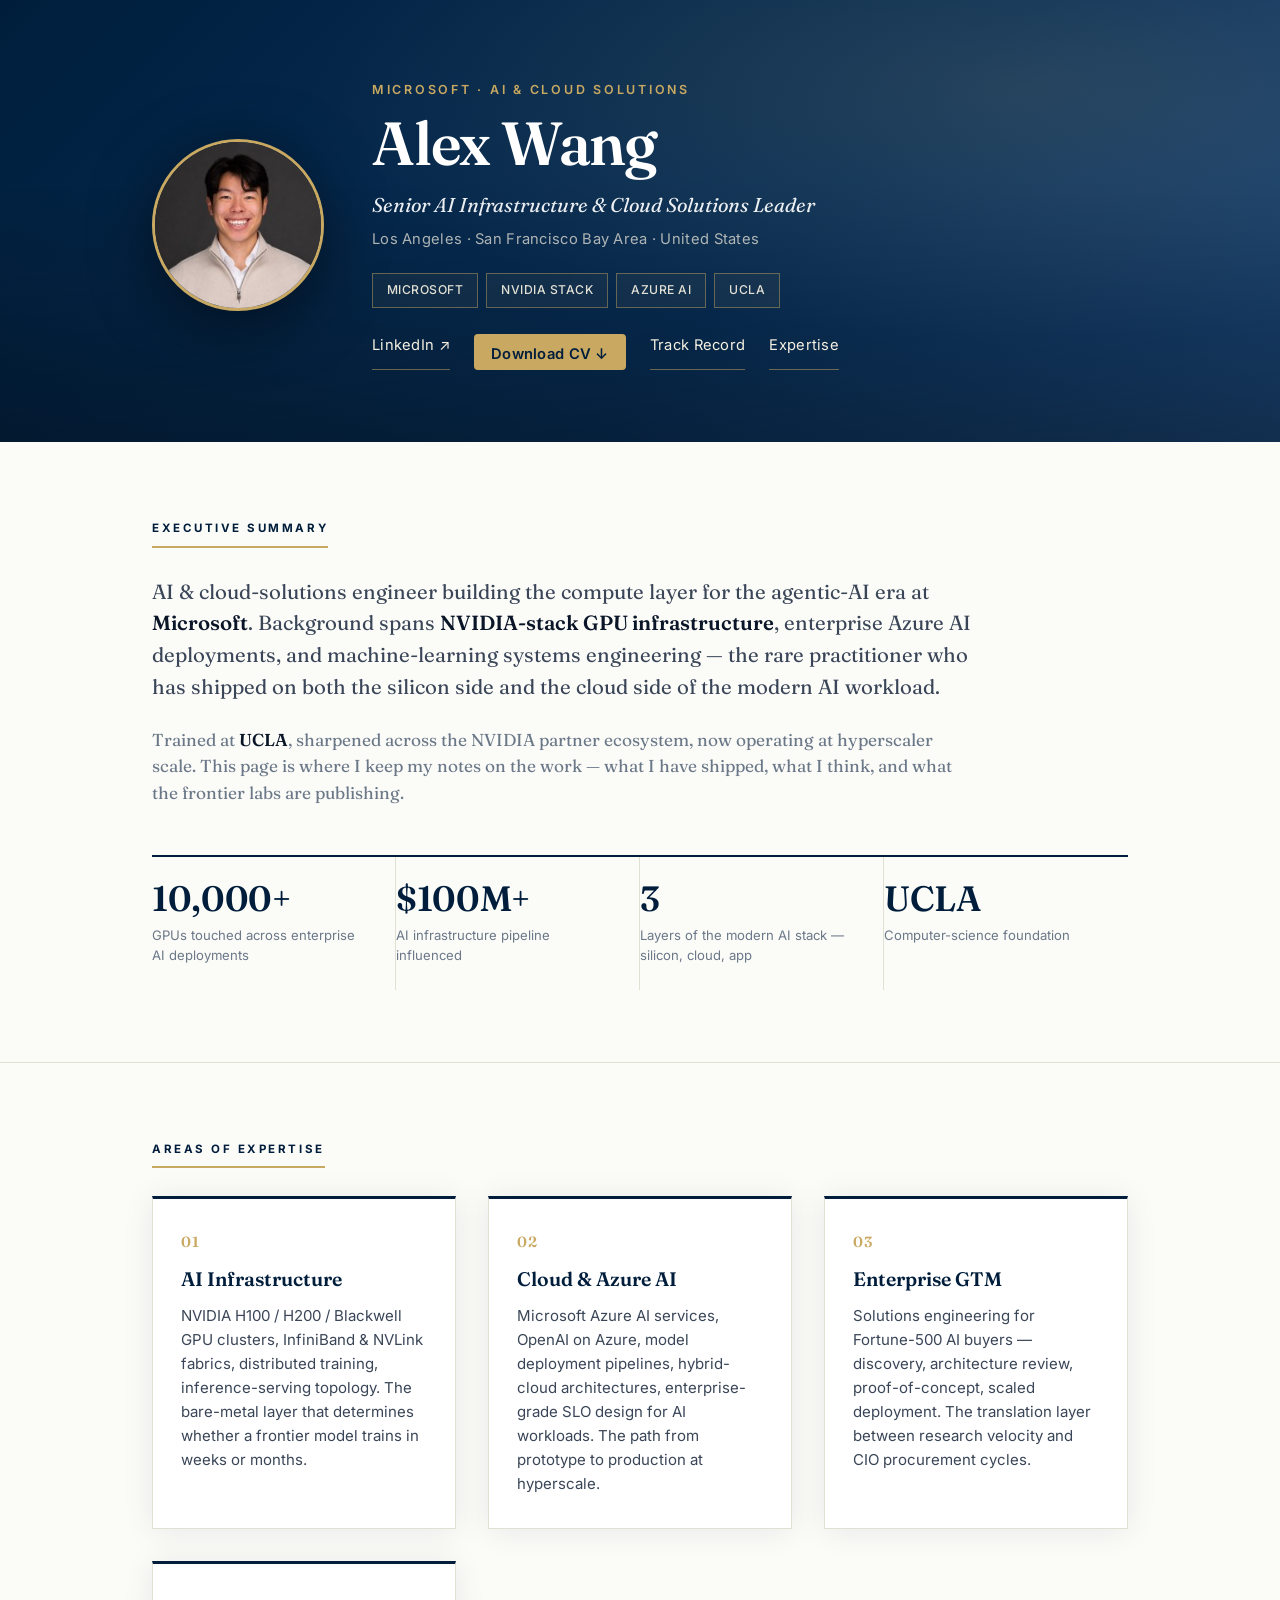
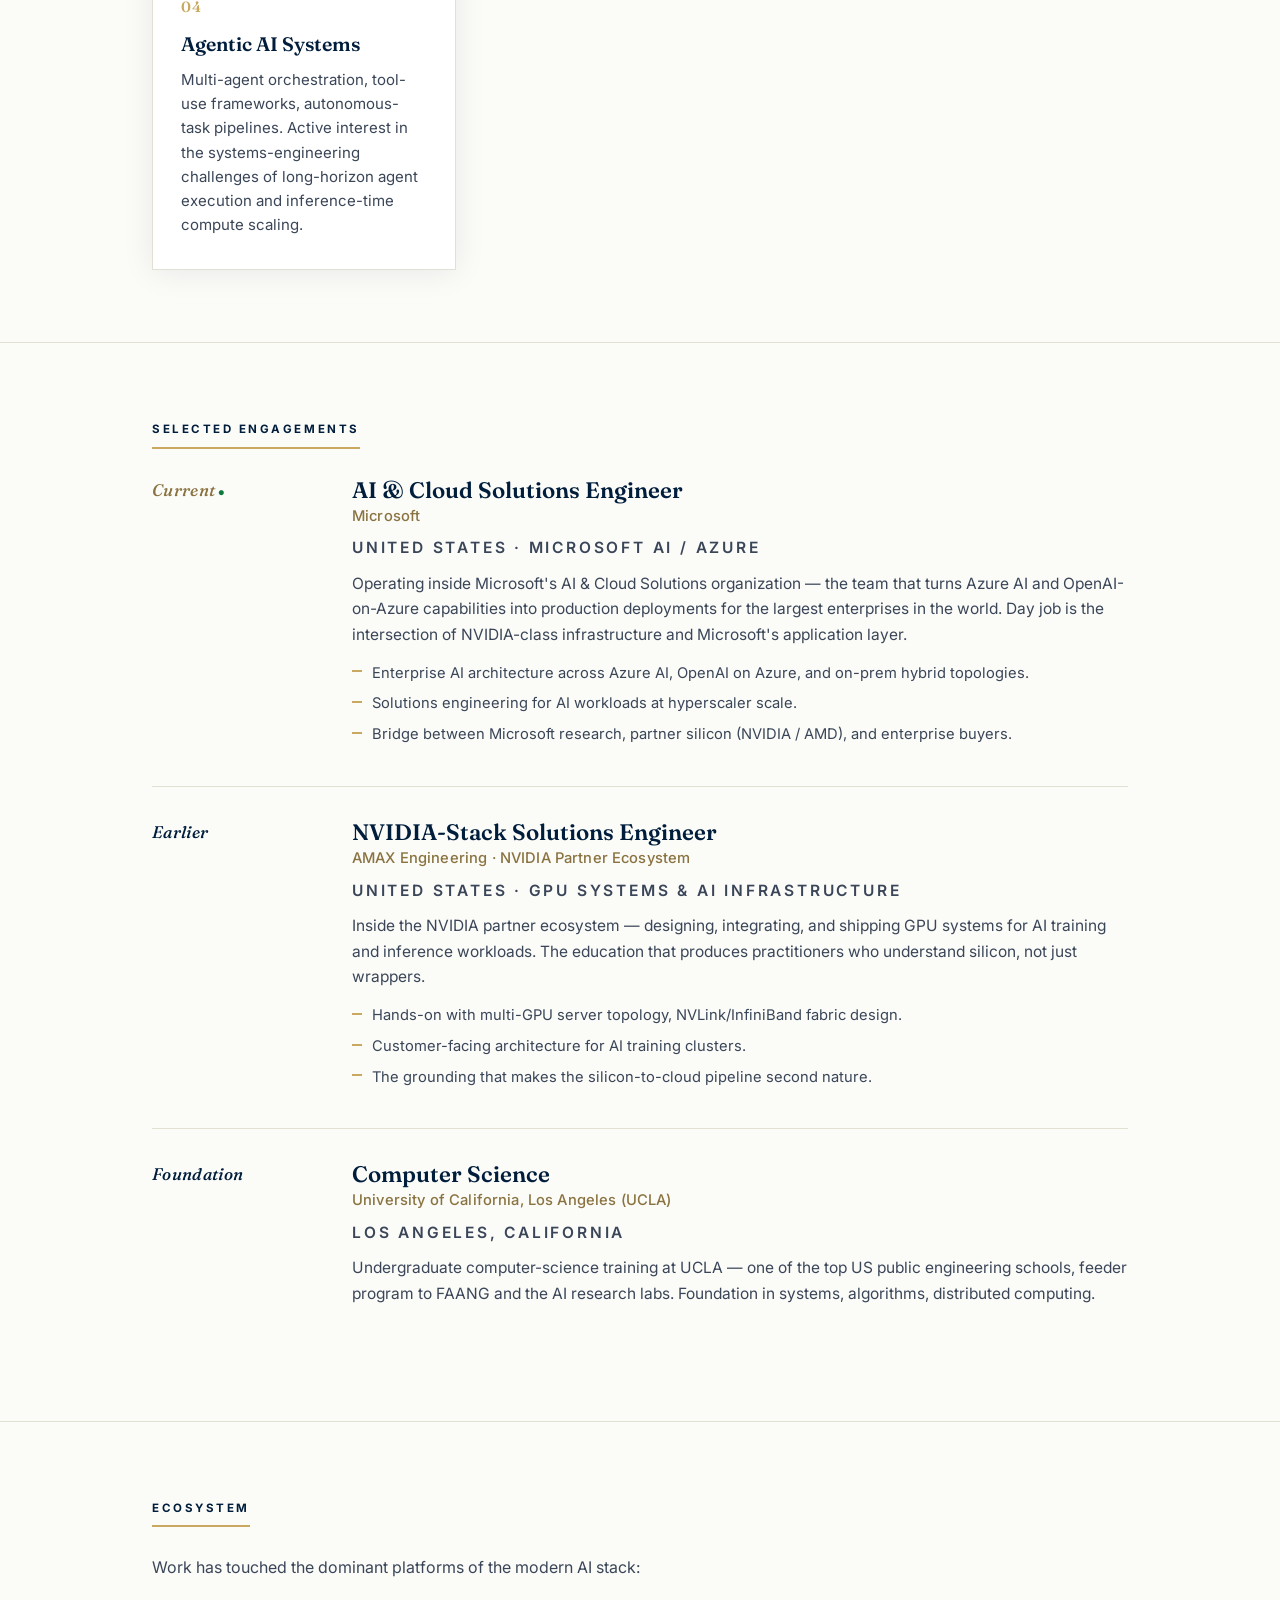
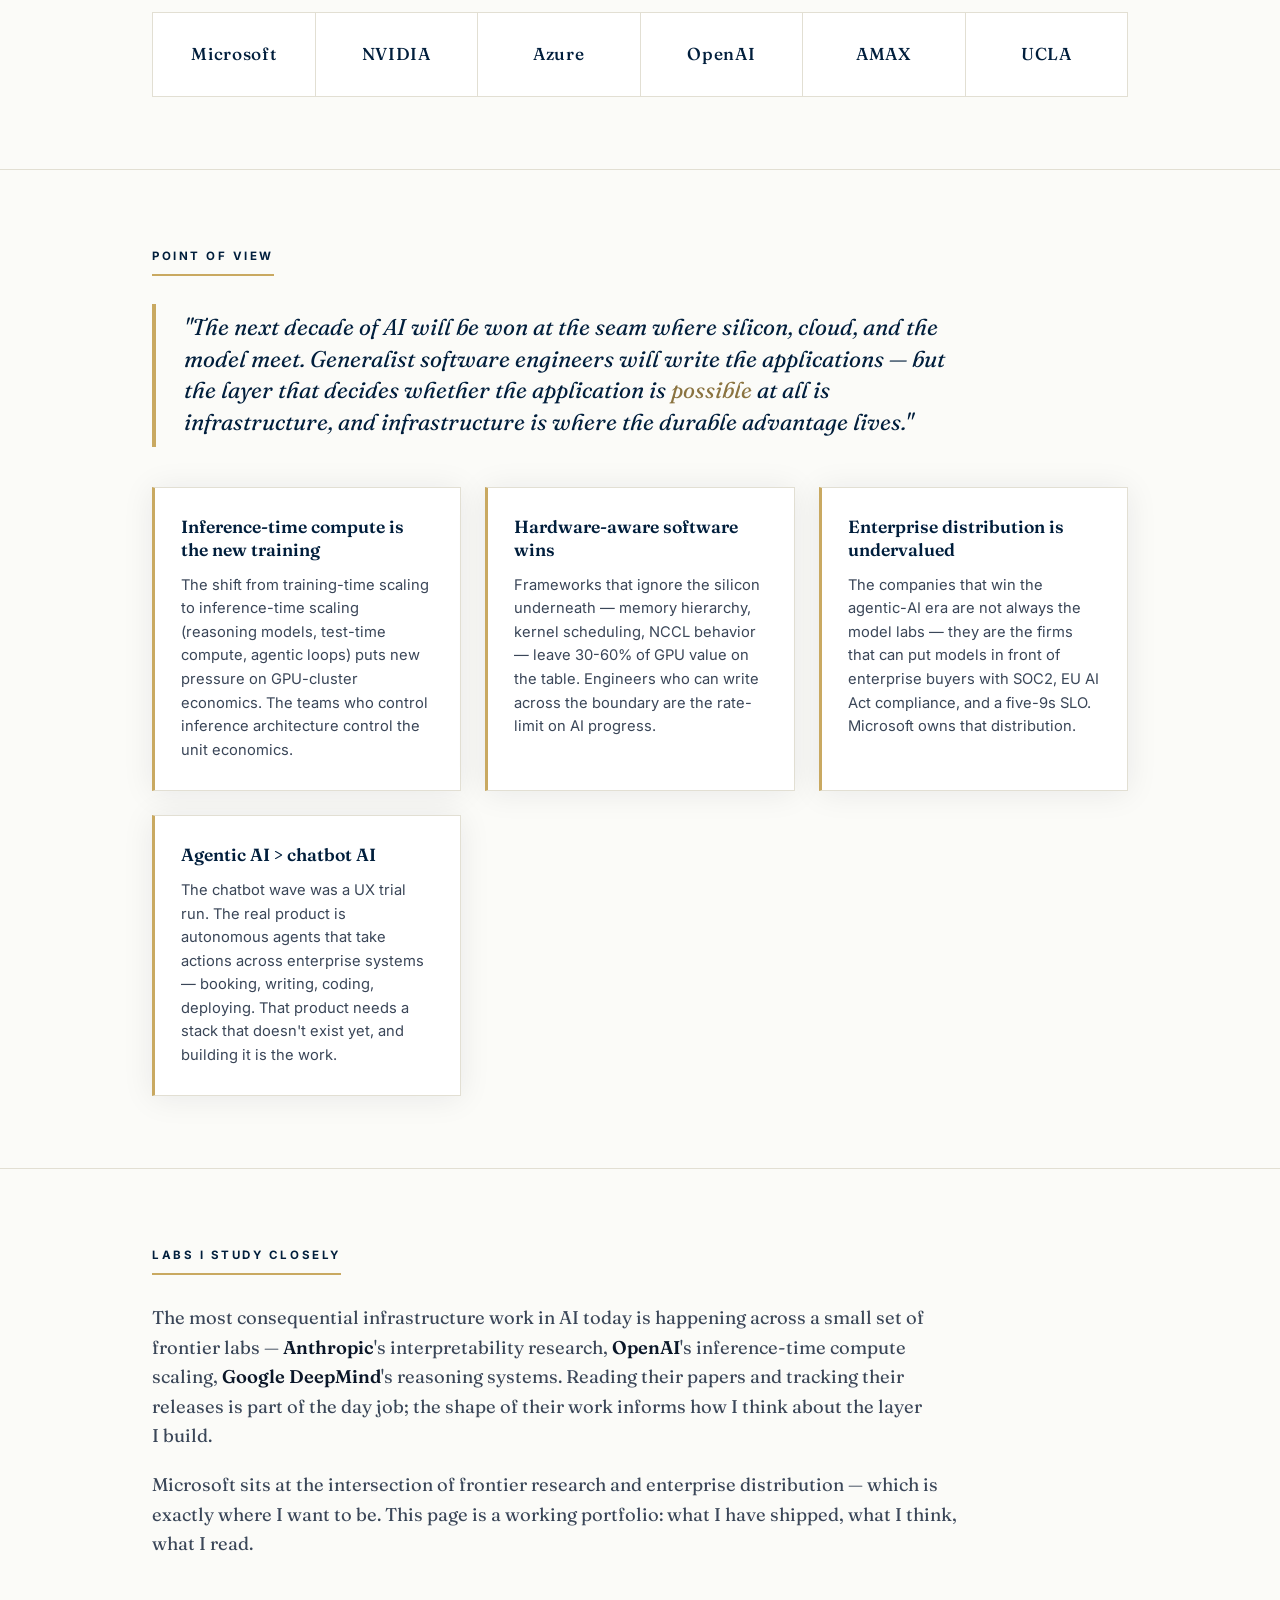
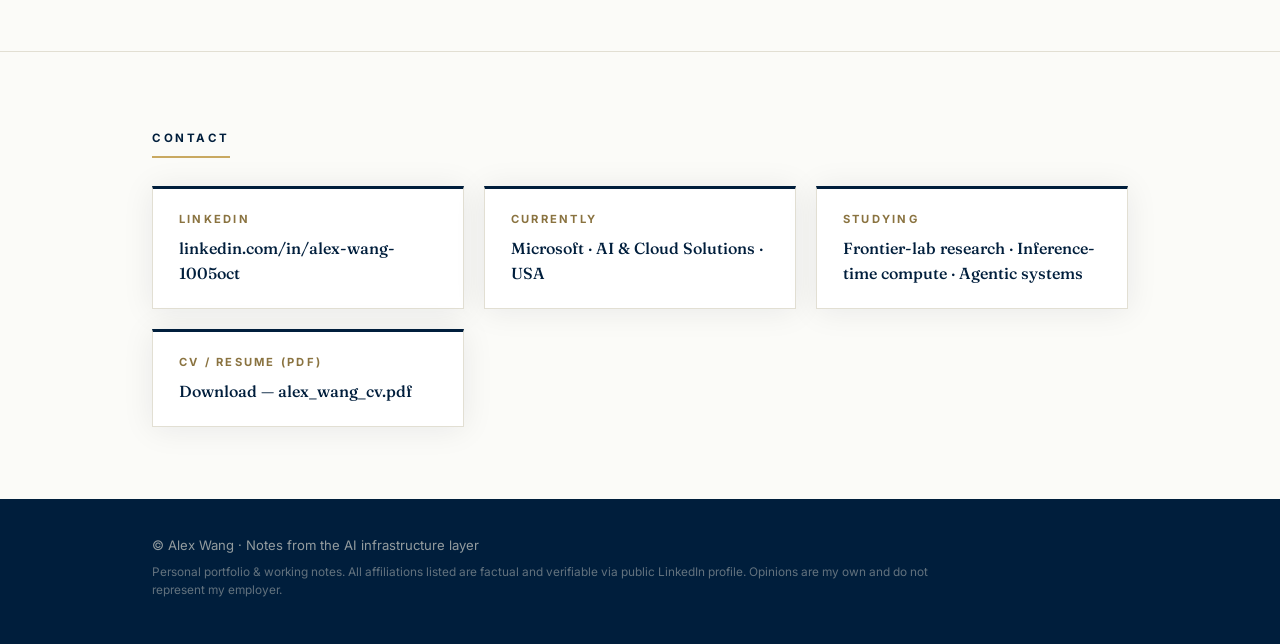
==== commit 1d760d5e: "Add ATS-optimized CV PDF + download buttons - assets/alex_wang_cv.pdf: single-page Letter PDF, ATS-f" ====
--- a/index.html
+++ b/index.html
@@ -93,6 +93,7 @@
       </ul>
       <div class="hero__cta">
         <a href="https://www.linkedin.com/in/alex-wang-1005oct" target="_blank" rel="noopener">LinkedIn &#8599;</a>
+        <a href="assets/alex_wang_cv.pdf" download class="hero__cta--primary">Download CV &darr;</a>
         <a href="#engagements">Track Record</a>
         <a href="#expertise">Expertise</a>
       </div>
@@ -327,6 +328,10 @@
         <span class="contact__label">Studying</span>
         <span class="contact__value">Frontier-lab research &middot; Inference-time compute &middot; Agentic systems</span>
       </div>
+      <a class="contact__card" href="assets/alex_wang_cv.pdf" download>
+        <span class="contact__label">CV / Resume (PDF)</span>
+        <span class="contact__value">Download &mdash; alex_wang_cv.pdf</span>
+      </a>
     </div>
   </div>
 </section>
--- a/styles.css
+++ b/styles.css
@@ -113,3 +113,7 @@
   .kpi{padding:20px 16px 20px 0;border-right:none;border-bottom:1px solid var(--rule)}
   .kpi:last-child{border-bottom:none}
 }
+
+/* CV download button — primary CTA */
+.hero__cta--primary{background:var(--gold,#c9a961);color:#001e3c !important;padding:8px 16px;border-radius:4px;font-weight:600;border:1px solid var(--gold,#c9a961);transition:all .15s}
+.hero__cta--primary:hover{background:#dfbb74;border-color:#dfbb74}
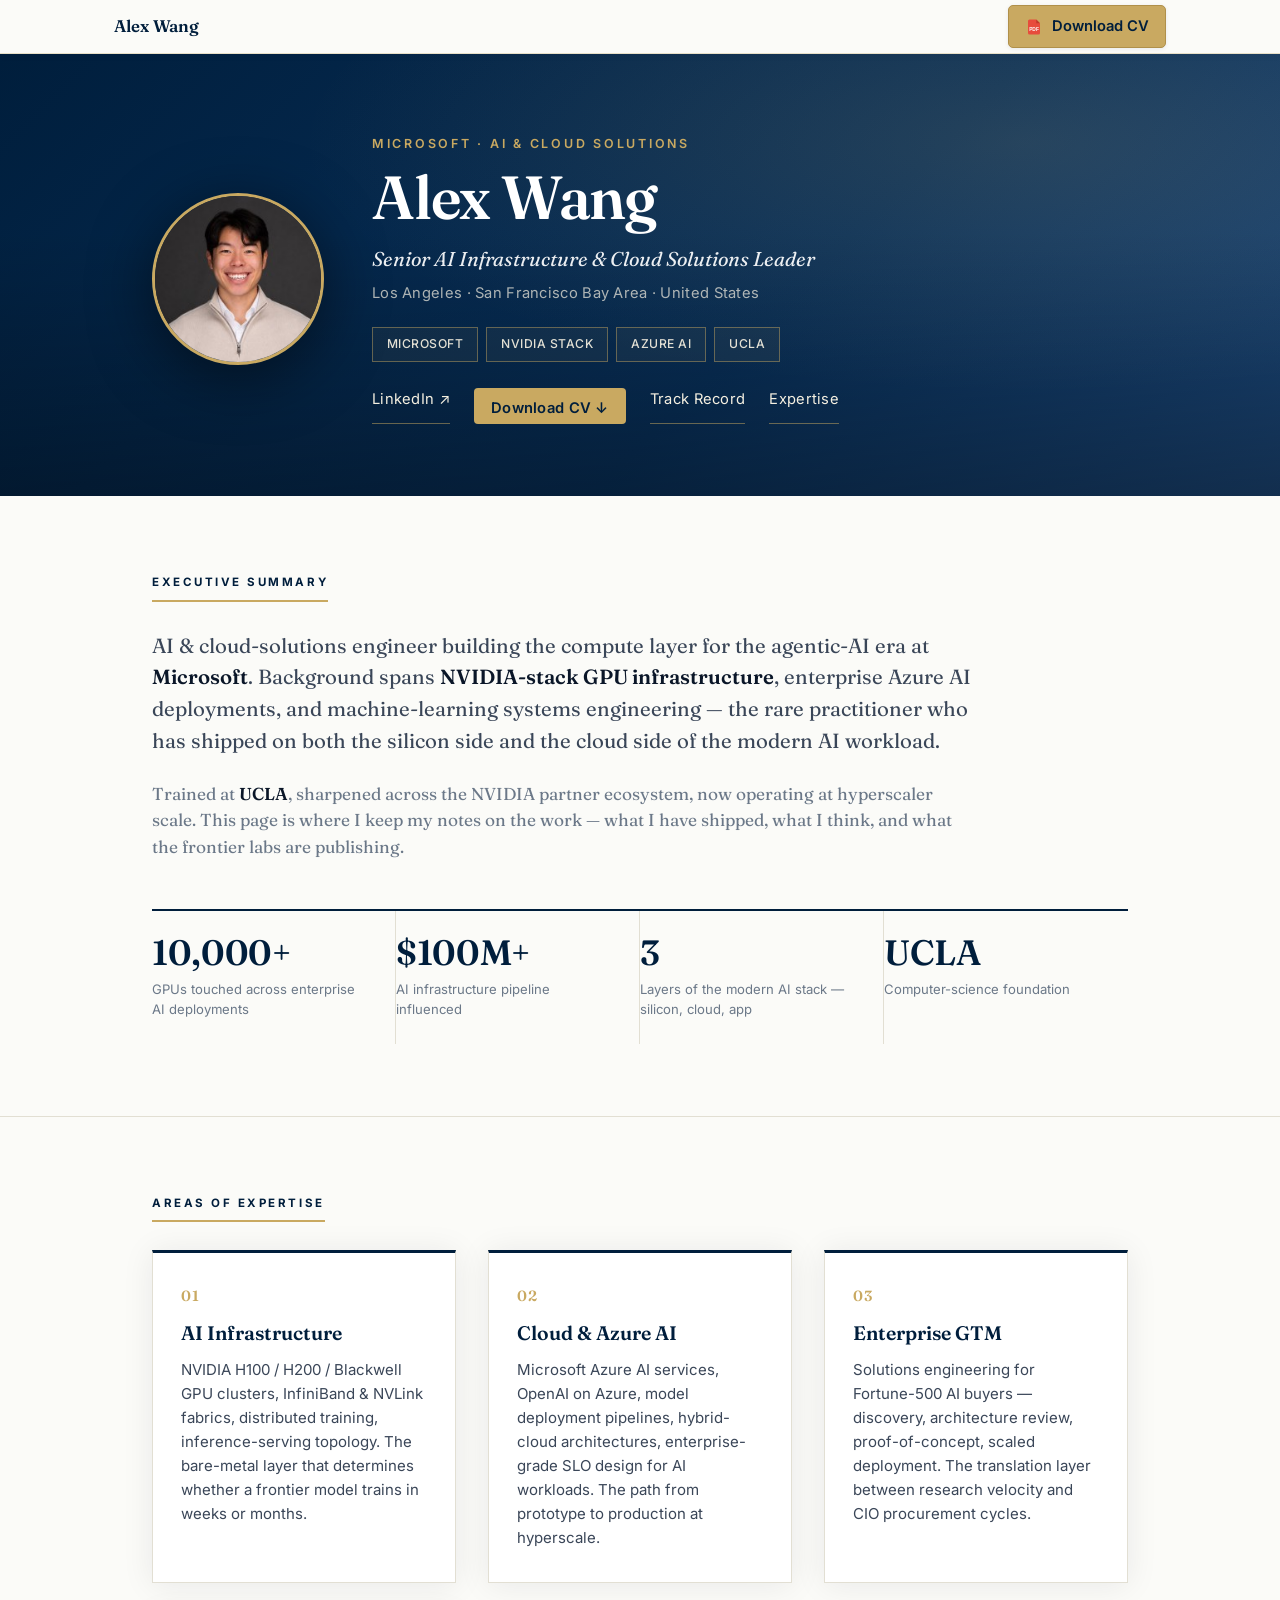
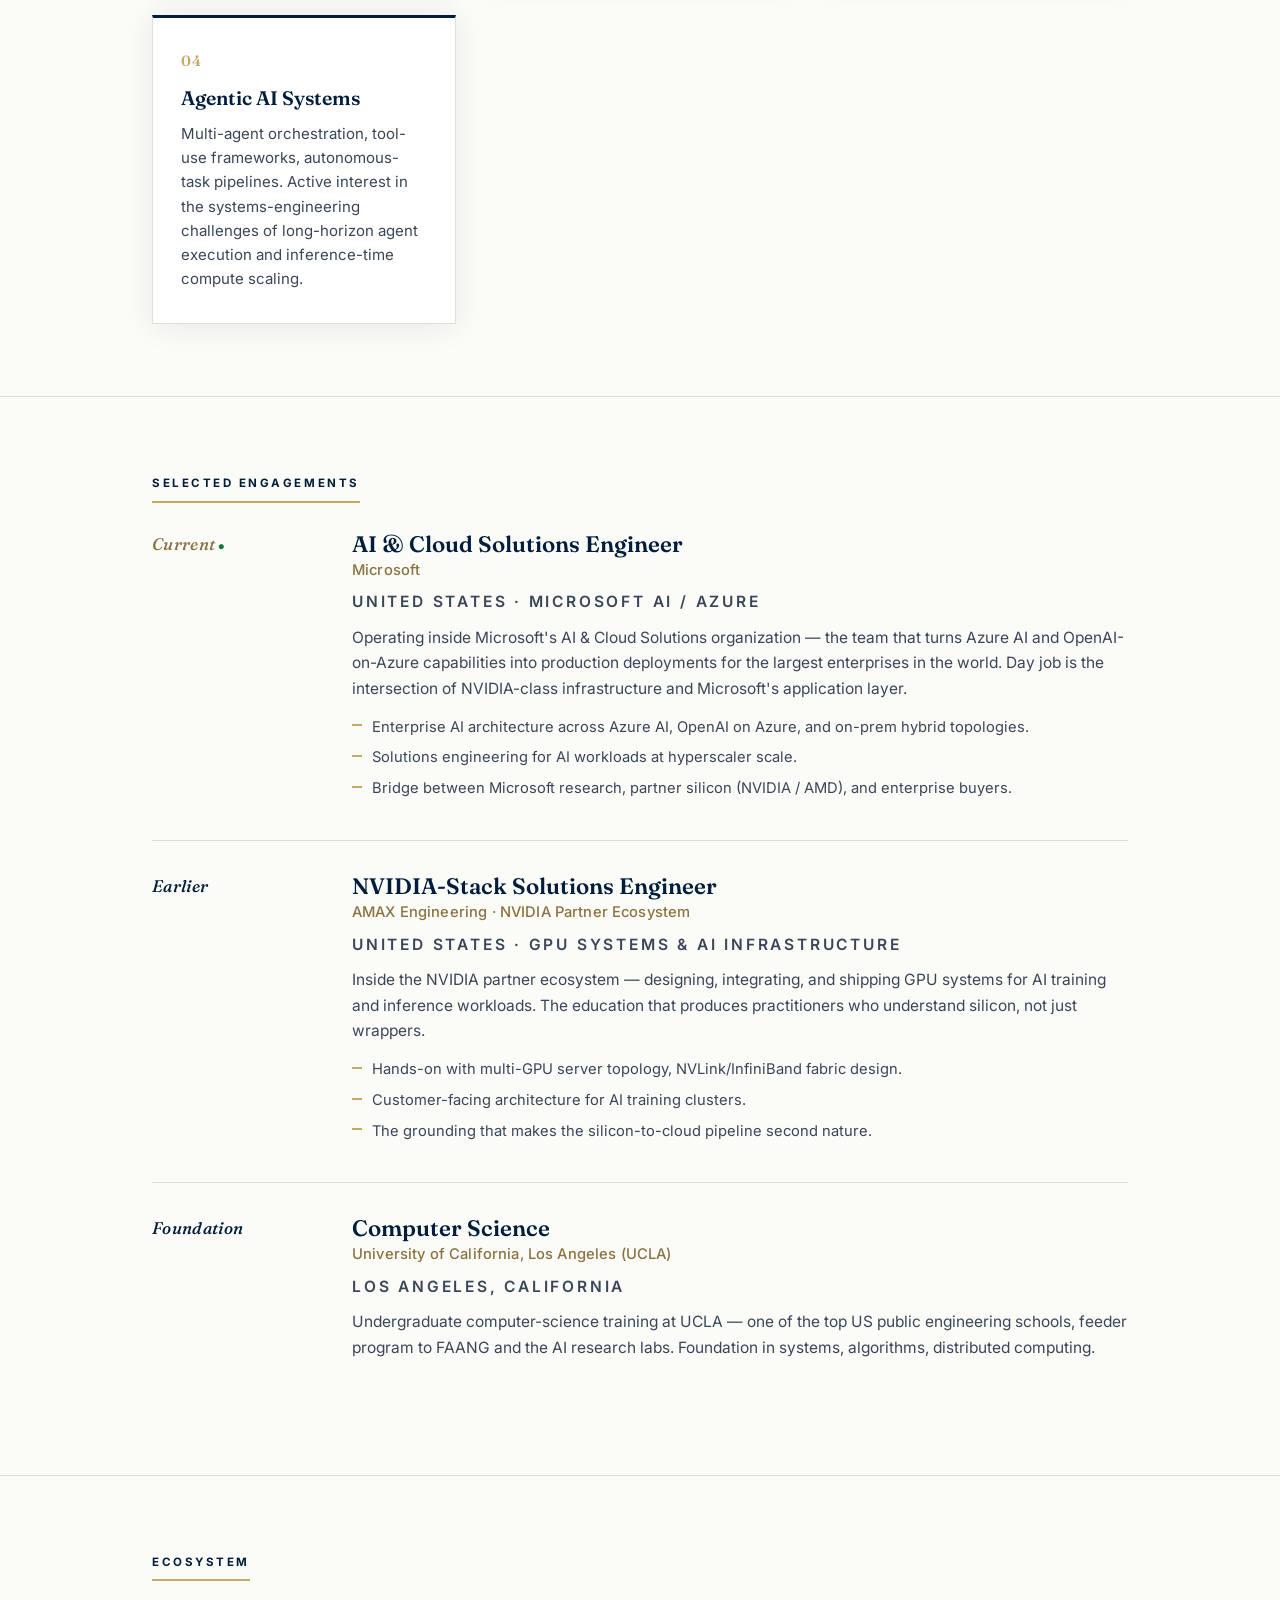
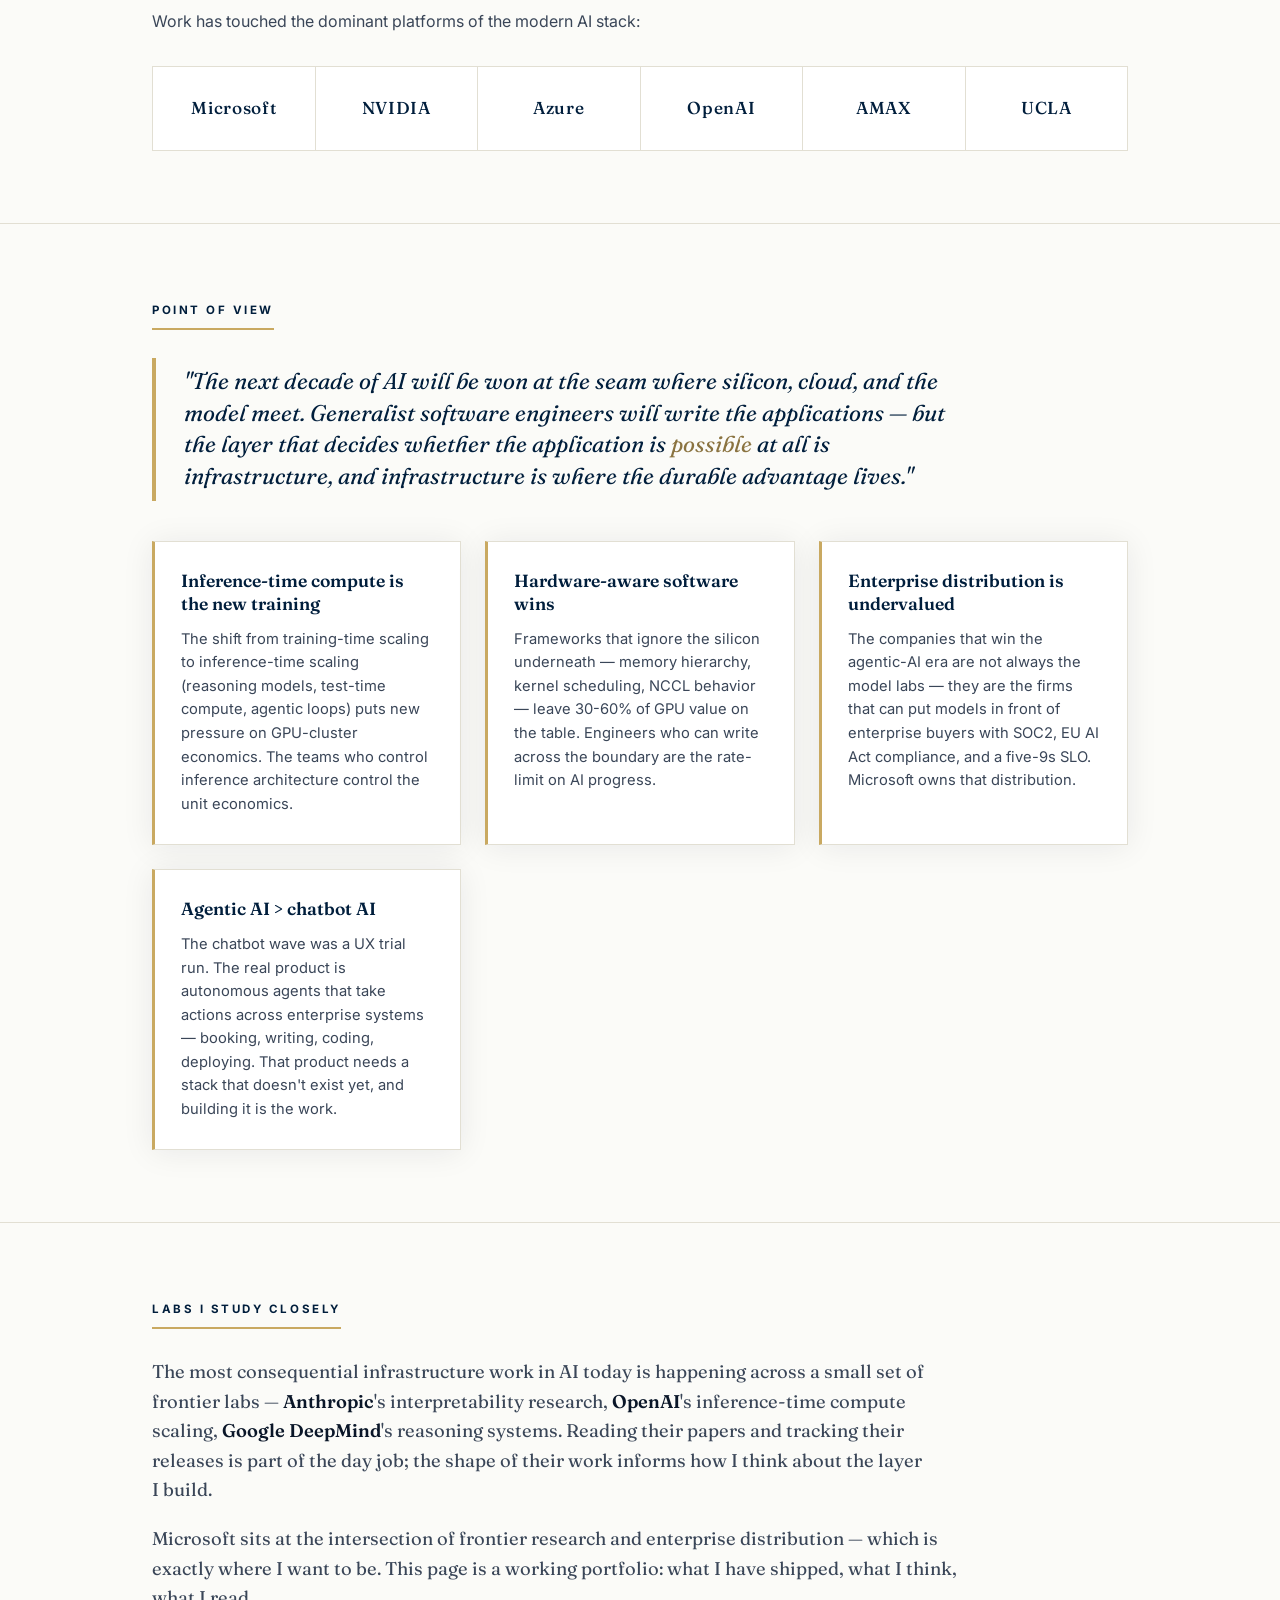
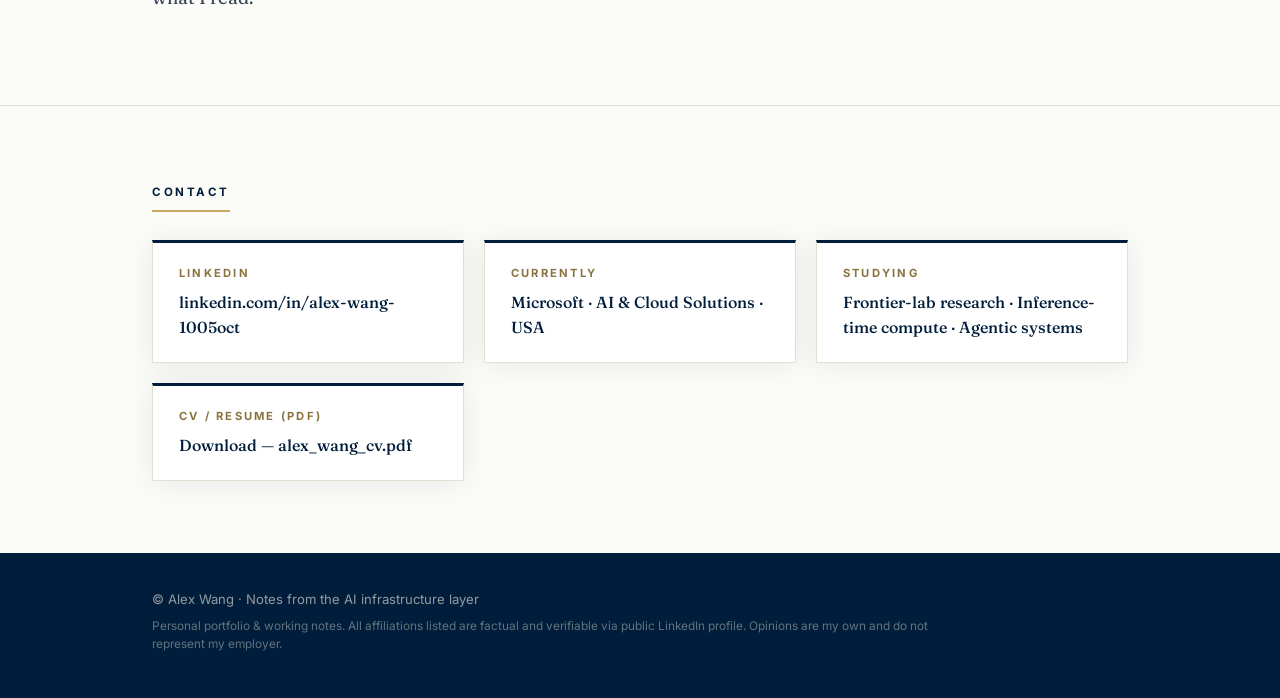
==== commit e8abfd8d: "CV: 1-page tightened version + prominent sticky top-bar download CTA - CV PDF: compressed to single " ====
--- a/index.html
+++ b/index.html
@@ -74,6 +74,20 @@
 </head>
 <body>
 
+<div class="topbar">
+  <div class="topbar__inner">
+    <span class="topbar__name">Alex Wang</span>
+    <a class="topbar__cta" href="assets/alex_wang_cv.pdf" download>
+      <svg class="topbar__icon" viewBox="0 0 24 24" width="18" height="18" aria-hidden="true">
+        <path fill="#e74c3c" d="M6 2h9l5 5v13a2 2 0 0 1-2 2H6a2 2 0 0 1-2-2V4a2 2 0 0 1 2-2z"/>
+        <path fill="#c0392b" d="M15 2v5h5z"/>
+        <text x="12" y="17" text-anchor="middle" font-family="Helvetica,Arial,sans-serif" font-size="6.5" font-weight="700" fill="#fff">PDF</text>
+      </svg>
+      <span>Download CV</span>
+    </a>
+  </div>
+</div>
+
 <header class="hero">
   <div class="hero__shade"></div>
   <div class="hero__inner">
--- a/styles.css
+++ b/styles.css
@@ -117,3 +117,19 @@
 /* CV download button — primary CTA */
 .hero__cta--primary{background:var(--gold,#c9a961);color:#001e3c !important;padding:8px 16px;border-radius:4px;font-weight:600;border:1px solid var(--gold,#c9a961);transition:all .15s}
 .hero__cta--primary:hover{background:#dfbb74;border-color:#dfbb74}
+
+/* Sticky top action bar with CV download */
+.topbar{position:fixed;top:0;left:0;right:0;background:#fbfbf8;border-bottom:1px solid #e8e0c8;z-index:1000;box-shadow:0 1px 8px rgba(0,30,60,.06);height:54px}
+.topbar__inner{max-width:1100px;margin:0 auto;padding:0 24px;height:100%;display:flex;align-items:center;justify-content:space-between;gap:16px}
+.topbar__name{font-family:'Fraunces',Georgia,serif;font-weight:600;font-size:1.05rem;color:#001e3c;letter-spacing:-0.005em}
+.topbar__cta{display:inline-flex;align-items:center;gap:9px;background:#c9a961;color:#001e3c;padding:9px 16px;border-radius:5px;font-weight:600;font-size:0.92rem;text-decoration:none;border:1px solid #b0904a;transition:all .15s;box-shadow:0 1px 4px rgba(0,30,60,.08)}
+.topbar__cta:hover{background:#dfbb74;border-color:#c9a961;box-shadow:0 2px 8px rgba(0,30,60,.14);transform:translateY(-1px)}
+.topbar__icon{display:block;flex-shrink:0}
+body{padding-top:54px}
+@media(max-width:640px){
+  .topbar{height:48px}
+  .topbar__inner{padding:0 14px;gap:10px}
+  .topbar__cta{padding:7px 12px;font-size:0.85rem}
+  .topbar__name{font-size:0.95rem}
+  body{padding-top:48px}
+}
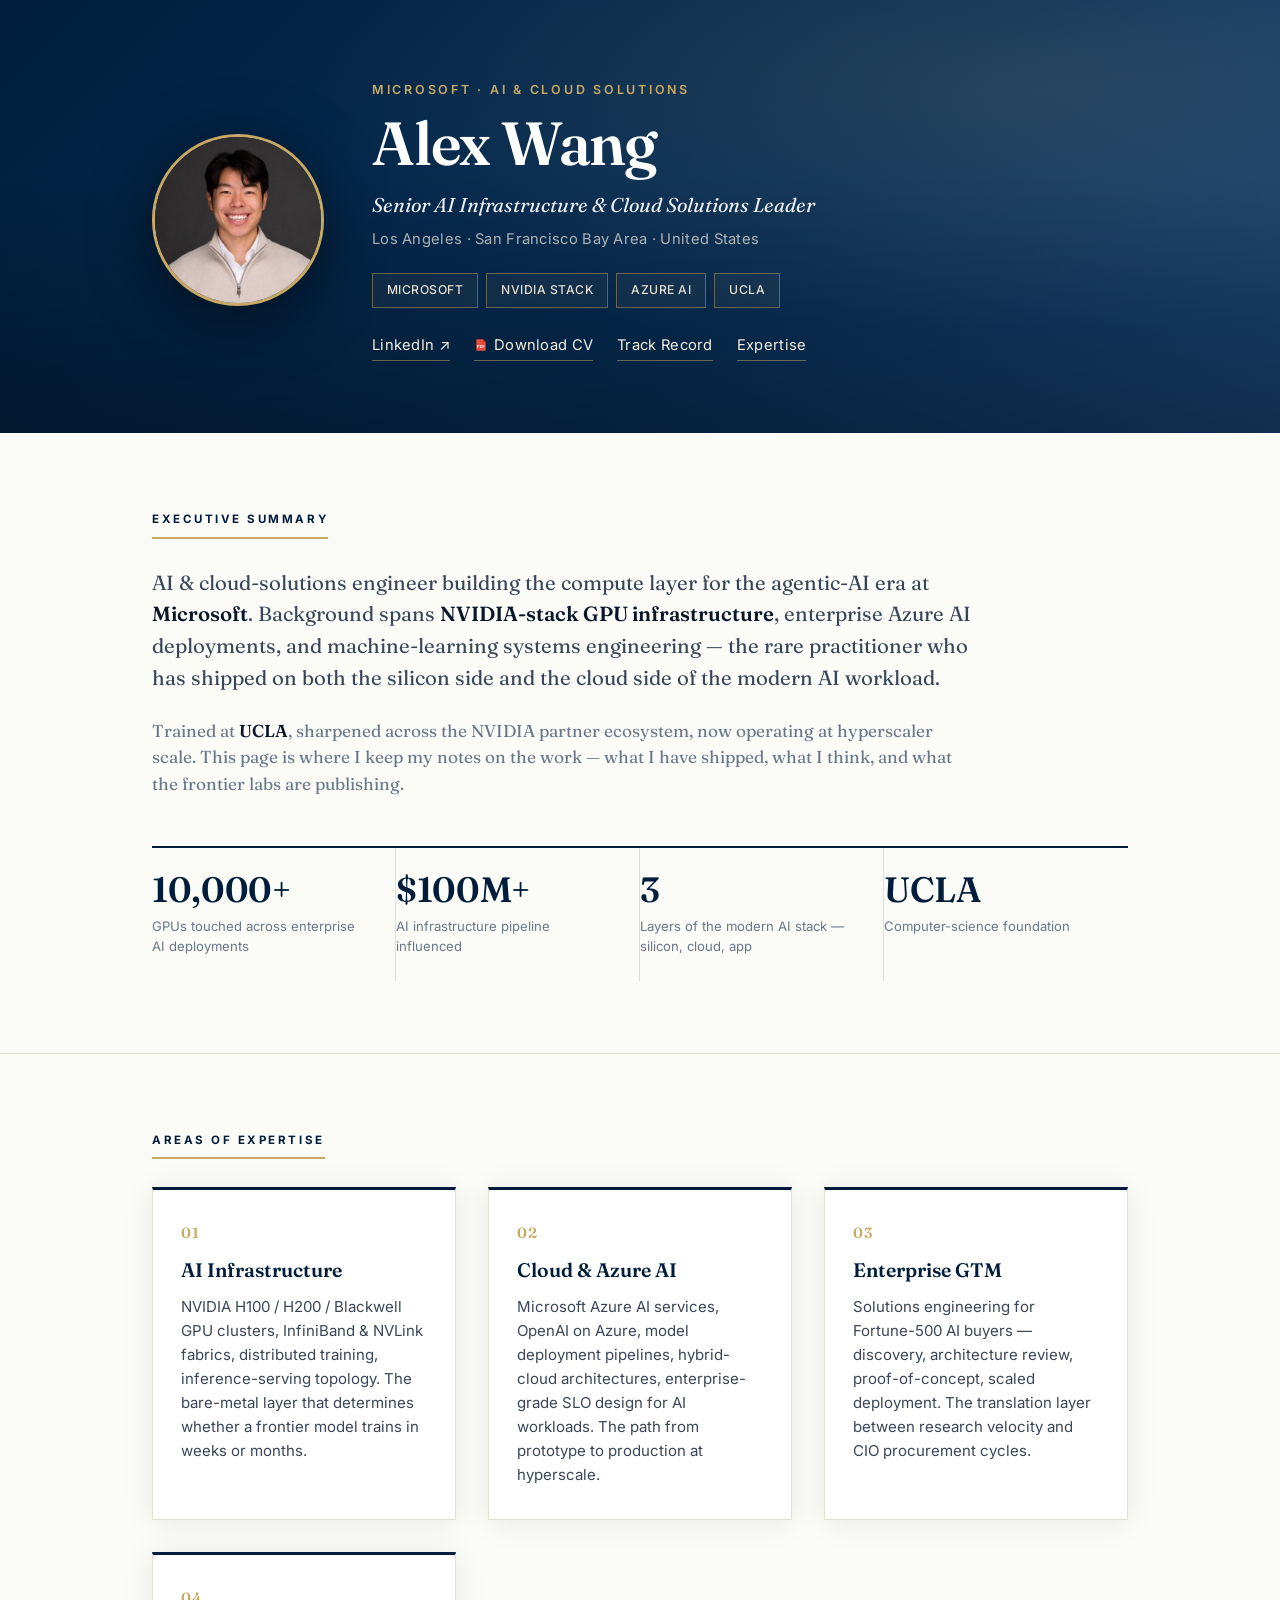
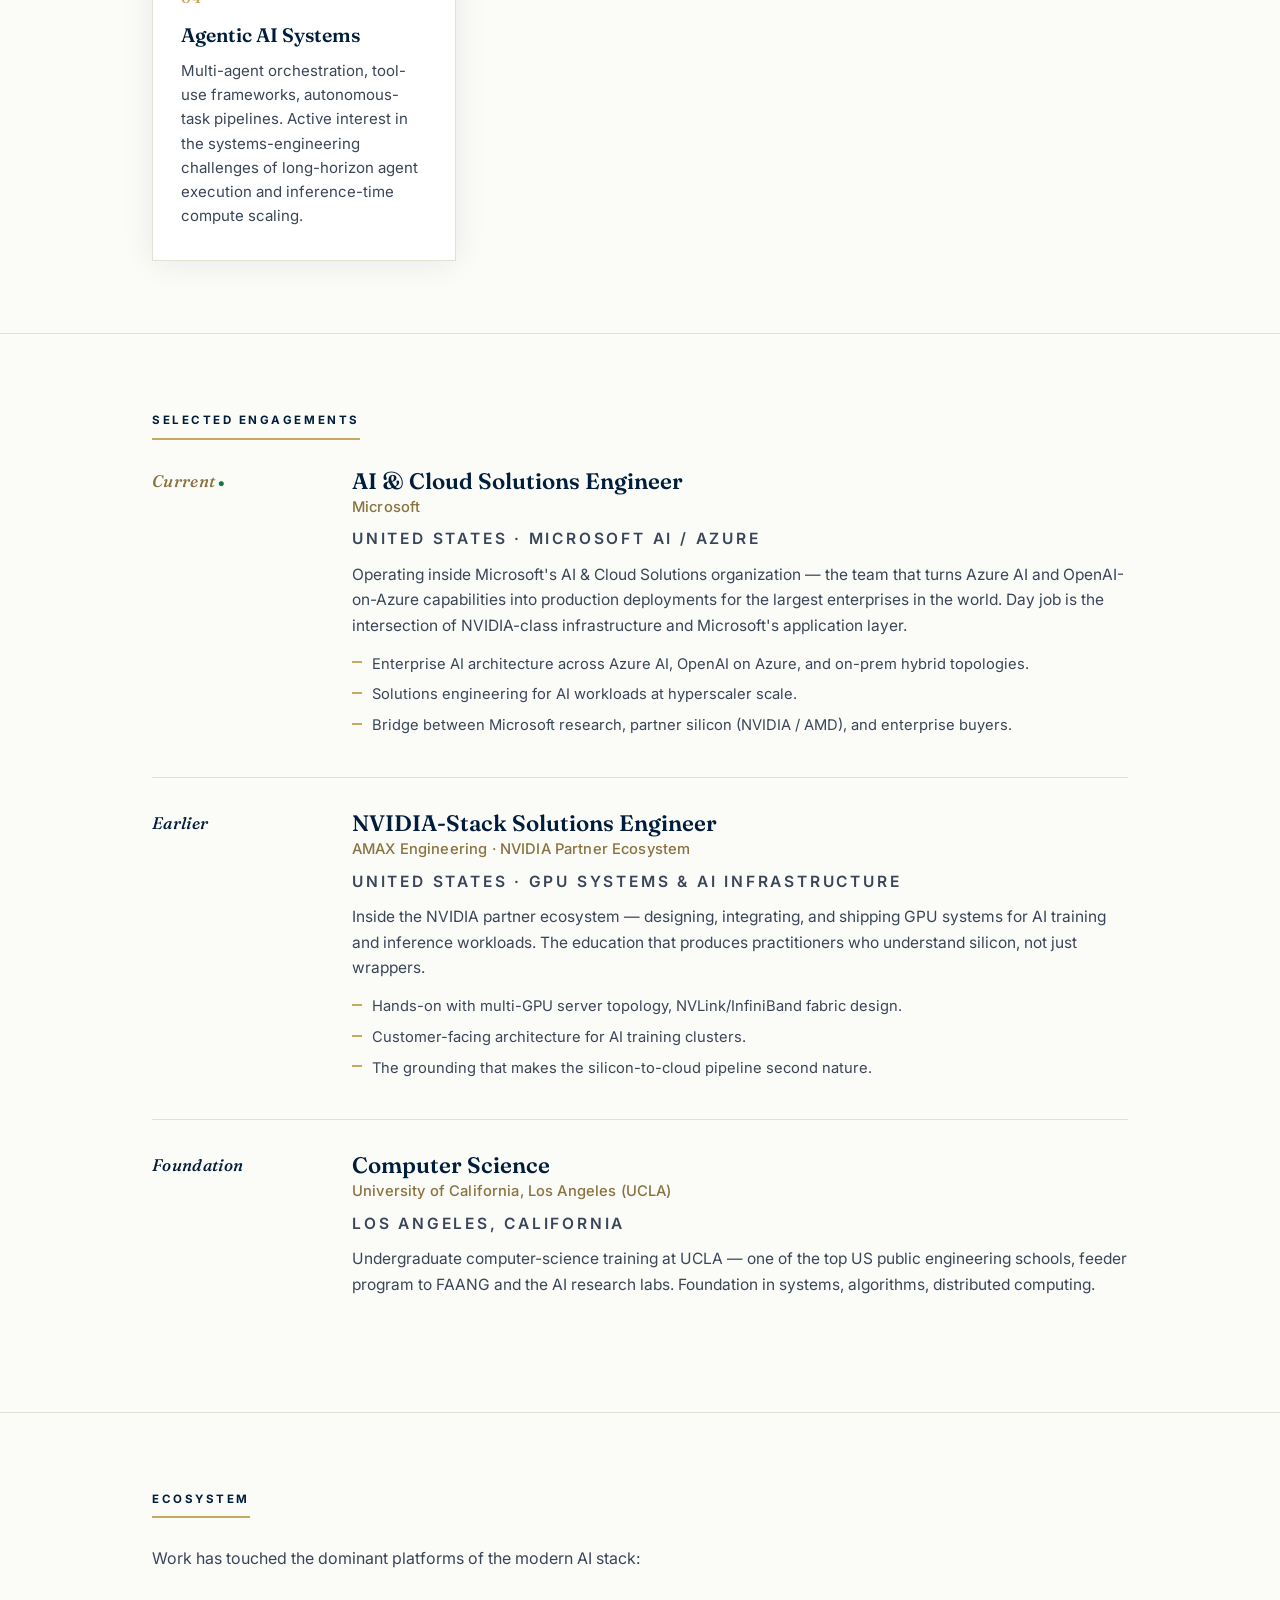
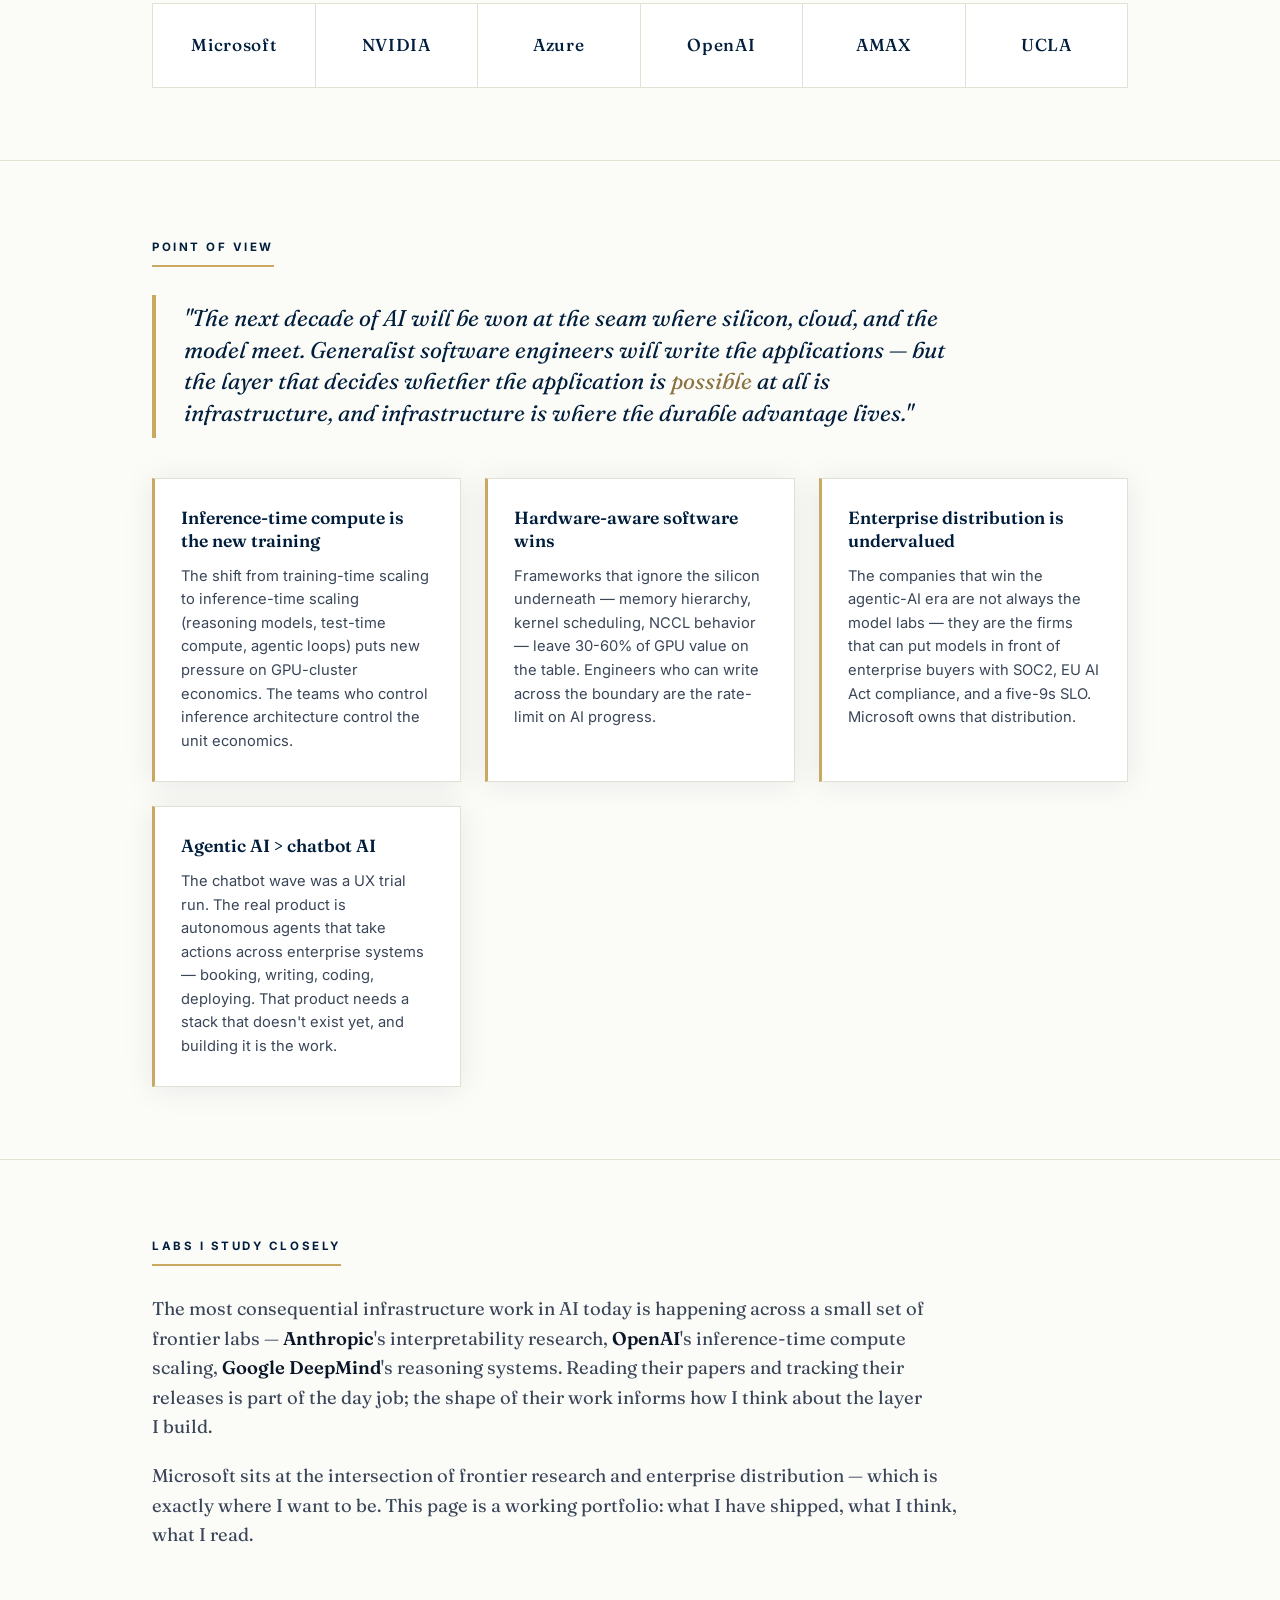
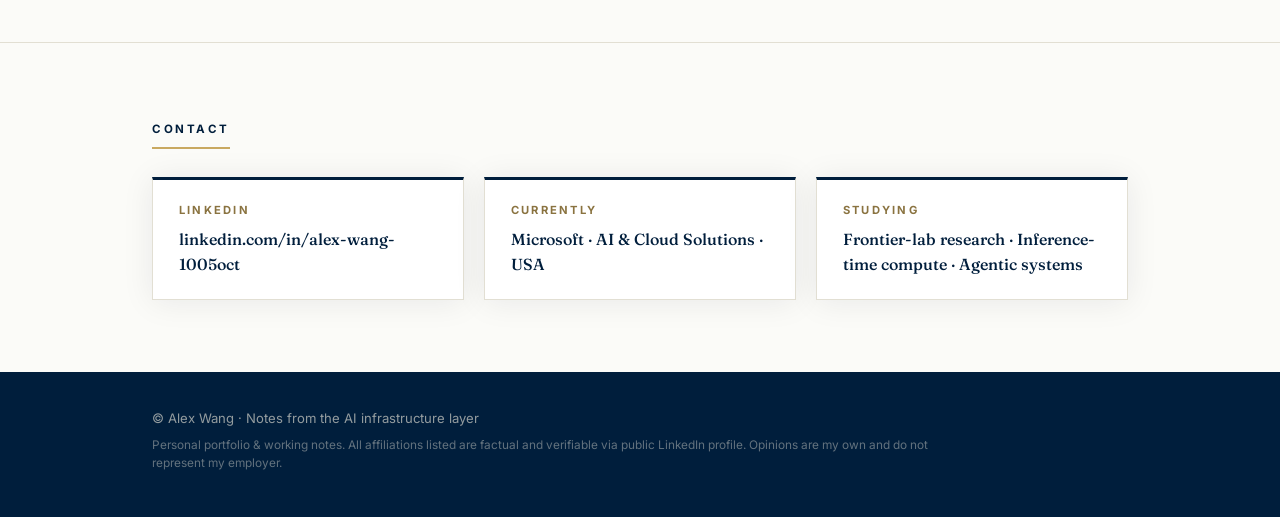
==== commit 25871796: "Remove sticky topbar; CV link styled to match hero links with inline PDF icon CEO feedback: 'PDF lin" ====
--- a/index.html
+++ b/index.html
@@ -74,20 +74,6 @@
 </head>
 <body>
 
-<div class="topbar">
-  <div class="topbar__inner">
-    <span class="topbar__name">Alex Wang</span>
-    <a class="topbar__cta" href="assets/alex_wang_cv.pdf" download>
-      <svg class="topbar__icon" viewBox="0 0 24 24" width="18" height="18" aria-hidden="true">
-        <path fill="#e74c3c" d="M6 2h9l5 5v13a2 2 0 0 1-2 2H6a2 2 0 0 1-2-2V4a2 2 0 0 1 2-2z"/>
-        <path fill="#c0392b" d="M15 2v5h5z"/>
-        <text x="12" y="17" text-anchor="middle" font-family="Helvetica,Arial,sans-serif" font-size="6.5" font-weight="700" fill="#fff">PDF</text>
-      </svg>
-      <span>Download CV</span>
-    </a>
-  </div>
-</div>
-
 <header class="hero">
   <div class="hero__shade"></div>
   <div class="hero__inner">
@@ -107,7 +93,7 @@
       </ul>
       <div class="hero__cta">
         <a href="https://www.linkedin.com/in/alex-wang-1005oct" target="_blank" rel="noopener">LinkedIn &#8599;</a>
-        <a href="assets/alex_wang_cv.pdf" download class="hero__cta--primary">Download CV &darr;</a>
+        <a href="assets/alex_wang_cv.pdf" download class="hero__cta--pdf"><svg class="pdf-glyph" viewBox="0 0 24 24" width="14" height="14" aria-hidden="true"><path fill="#e74c3c" d="M6 2h9l5 5v13a2 2 0 0 1-2 2H6a2 2 0 0 1-2-2V4a2 2 0 0 1 2-2z"/><path fill="#c0392b" d="M15 2v5h5z"/><text x="12" y="17" text-anchor="middle" font-family="Helvetica,Arial,sans-serif" font-size="6.5" font-weight="700" fill="#fff">PDF</text></svg> Download CV</a>
         <a href="#engagements">Track Record</a>
         <a href="#expertise">Expertise</a>
       </div>
@@ -342,10 +328,6 @@
         <span class="contact__label">Studying</span>
         <span class="contact__value">Frontier-lab research &middot; Inference-time compute &middot; Agentic systems</span>
       </div>
-      <a class="contact__card" href="assets/alex_wang_cv.pdf" download>
-        <span class="contact__label">CV / Resume (PDF)</span>
-        <span class="contact__value">Download &mdash; alex_wang_cv.pdf</span>
-      </a>
     </div>
   </div>
 </section>
--- a/styles.css
+++ b/styles.css
@@ -114,22 +114,7 @@
   .kpi:last-child{border-bottom:none}
 }
 
-/* CV download button — primary CTA */
-.hero__cta--primary{background:var(--gold,#c9a961);color:#001e3c !important;padding:8px 16px;border-radius:4px;font-weight:600;border:1px solid var(--gold,#c9a961);transition:all .15s}
-.hero__cta--primary:hover{background:#dfbb74;border-color:#dfbb74}
 
-/* Sticky top action bar with CV download */
-.topbar{position:fixed;top:0;left:0;right:0;background:#fbfbf8;border-bottom:1px solid #e8e0c8;z-index:1000;box-shadow:0 1px 8px rgba(0,30,60,.06);height:54px}
-.topbar__inner{max-width:1100px;margin:0 auto;padding:0 24px;height:100%;display:flex;align-items:center;justify-content:space-between;gap:16px}
-.topbar__name{font-family:'Fraunces',Georgia,serif;font-weight:600;font-size:1.05rem;color:#001e3c;letter-spacing:-0.005em}
-.topbar__cta{display:inline-flex;align-items:center;gap:9px;background:#c9a961;color:#001e3c;padding:9px 16px;border-radius:5px;font-weight:600;font-size:0.92rem;text-decoration:none;border:1px solid #b0904a;transition:all .15s;box-shadow:0 1px 4px rgba(0,30,60,.08)}
-.topbar__cta:hover{background:#dfbb74;border-color:#c9a961;box-shadow:0 2px 8px rgba(0,30,60,.14);transform:translateY(-1px)}
-.topbar__icon{display:block;flex-shrink:0}
-body{padding-top:54px}
-@media(max-width:640px){
-  .topbar{height:48px}
-  .topbar__inner{padding:0 14px;gap:10px}
-  .topbar__cta{padding:7px 12px;font-size:0.85rem}
-  .topbar__name{font-size:0.95rem}
-  body{padding-top:48px}
-}
+/* CV download link — same styling as other hero CTAs, with inline PDF glyph */
+.hero__cta--pdf{display:inline-flex;align-items:center;gap:6px}
+.hero__cta--pdf .pdf-glyph{vertical-align:-2px;flex-shrink:0}
